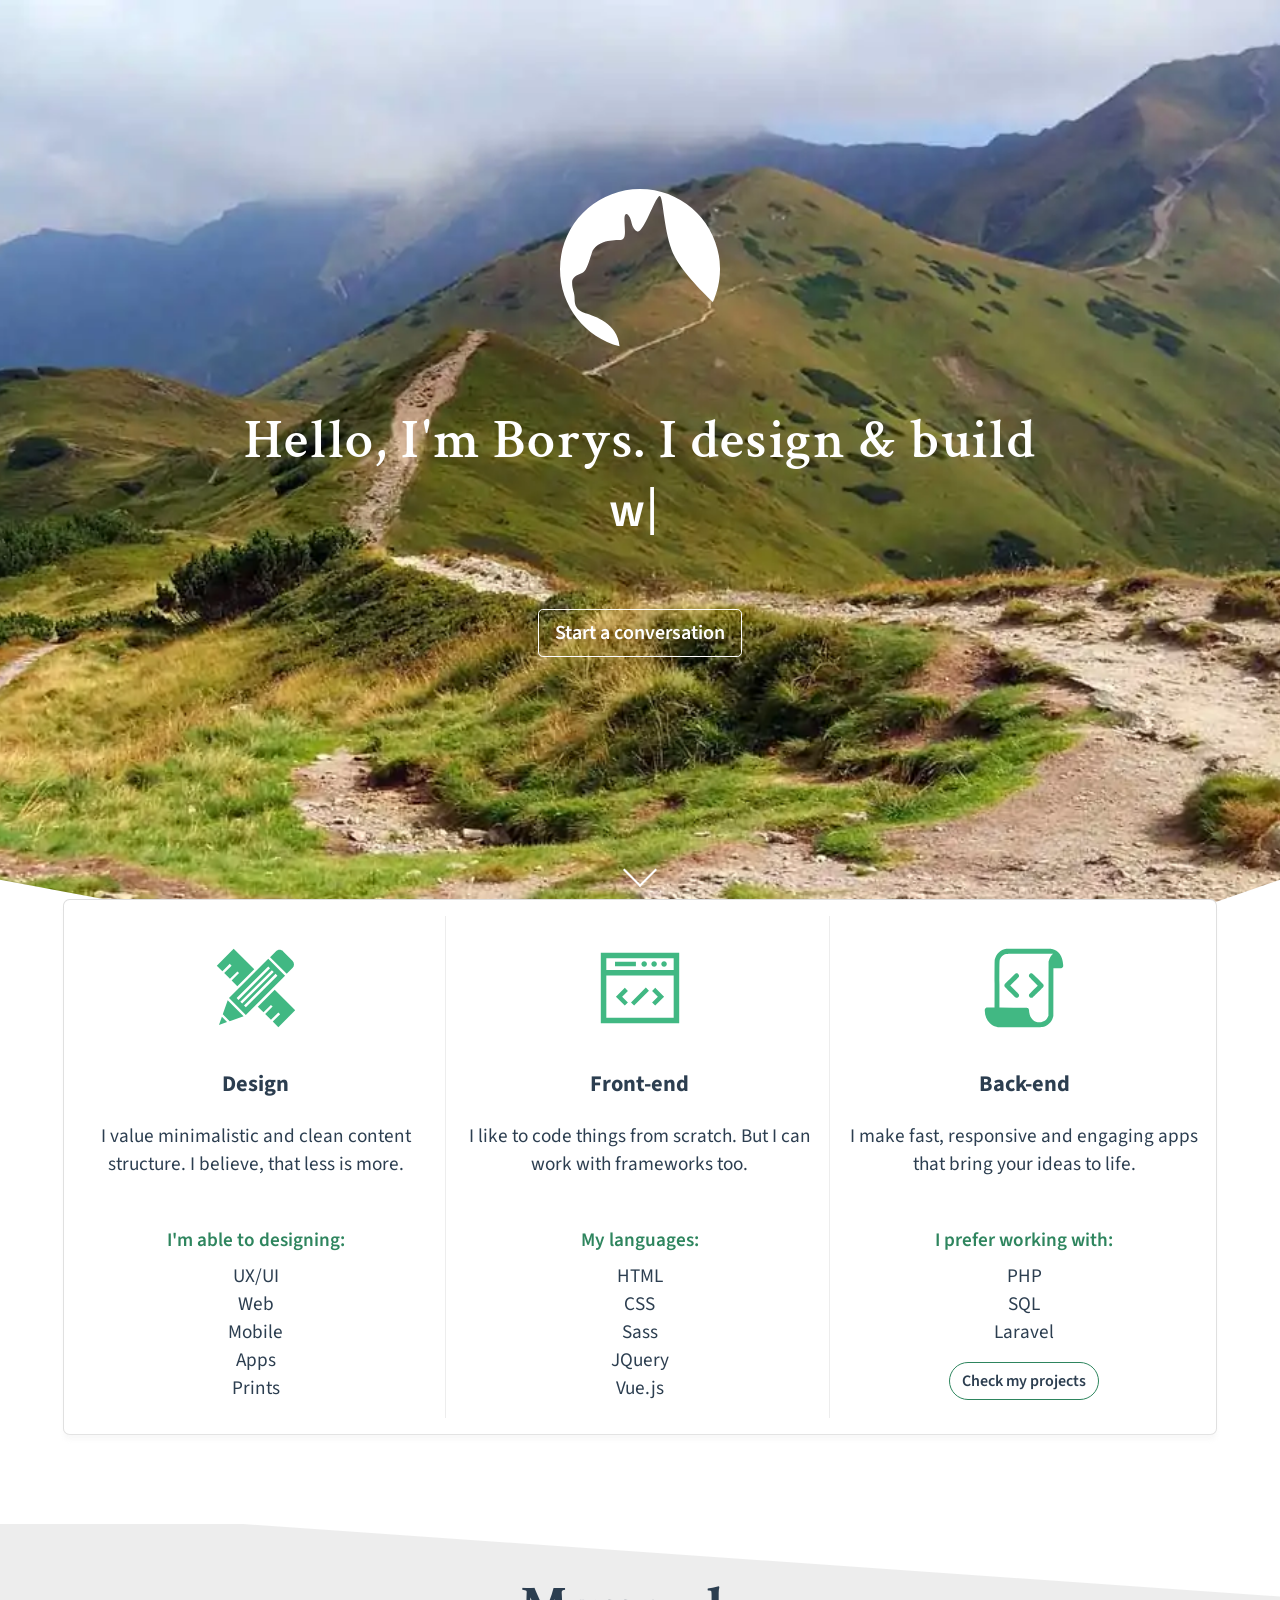
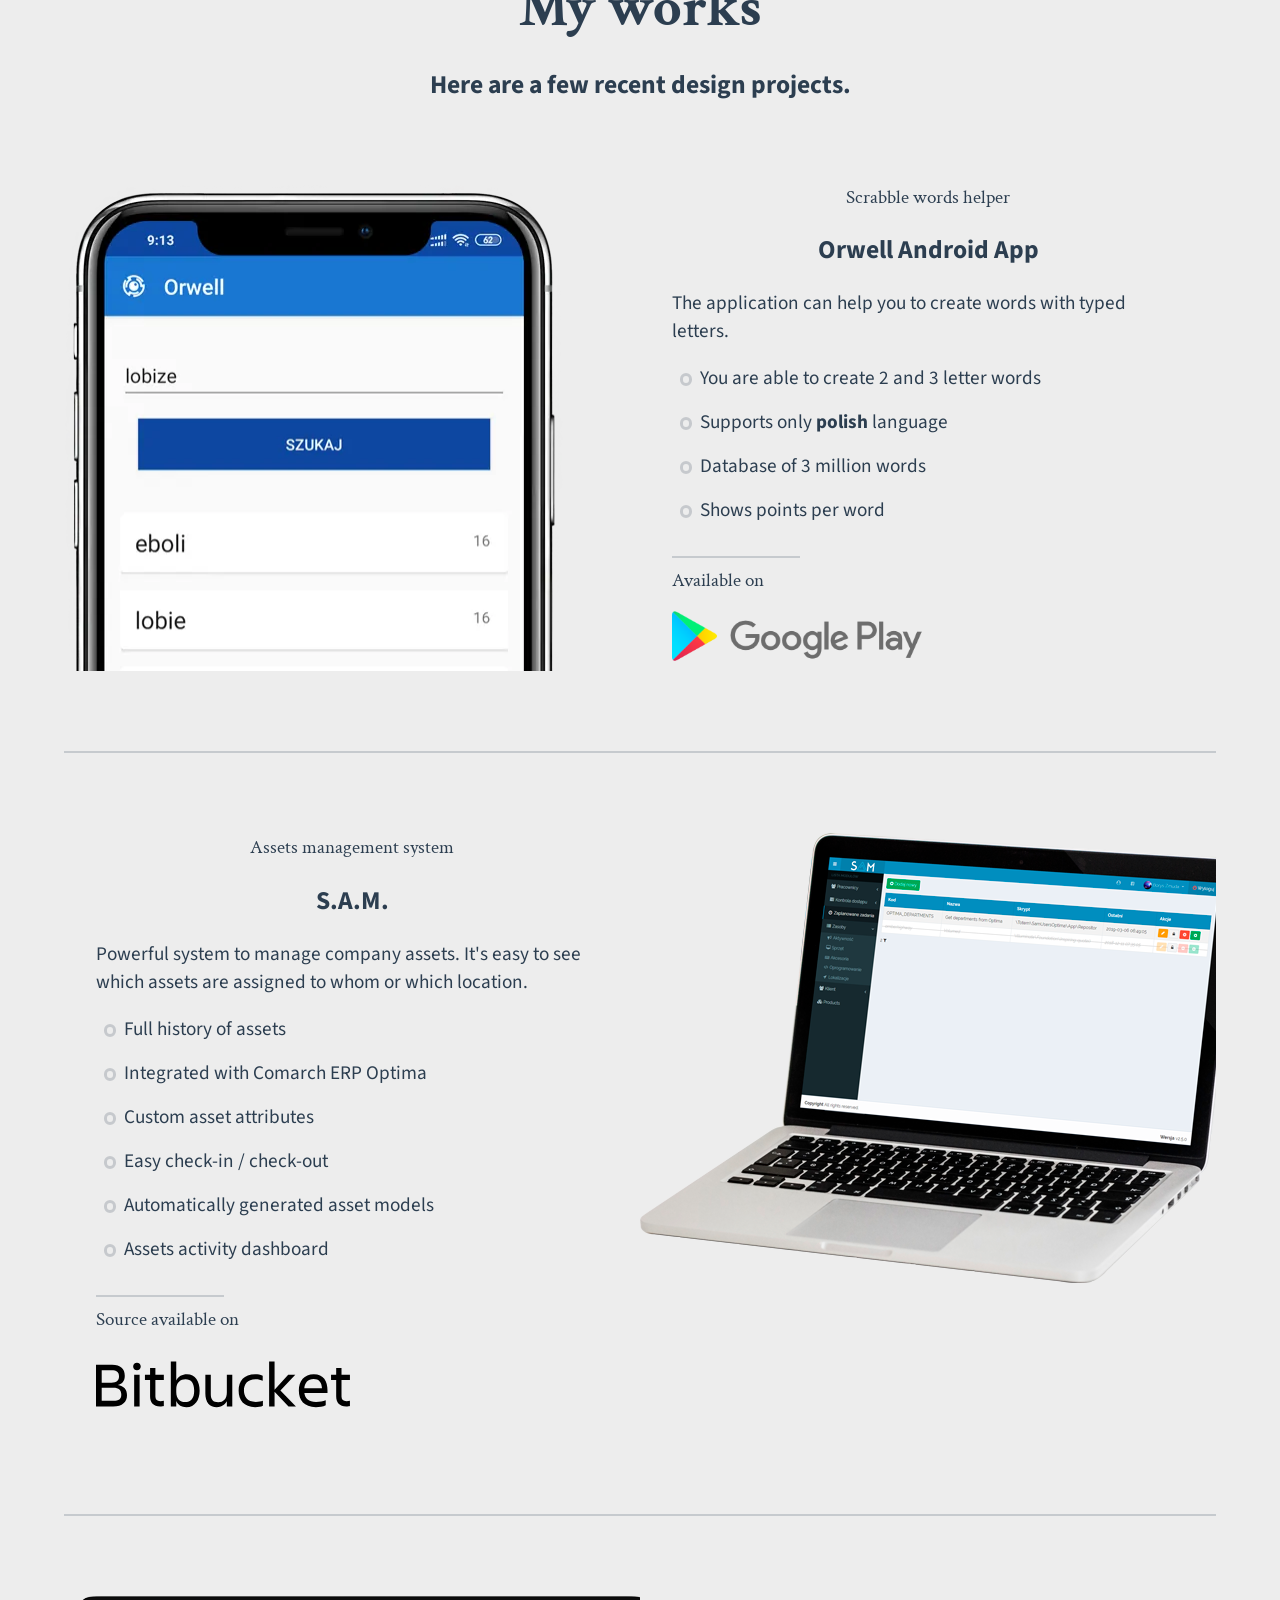
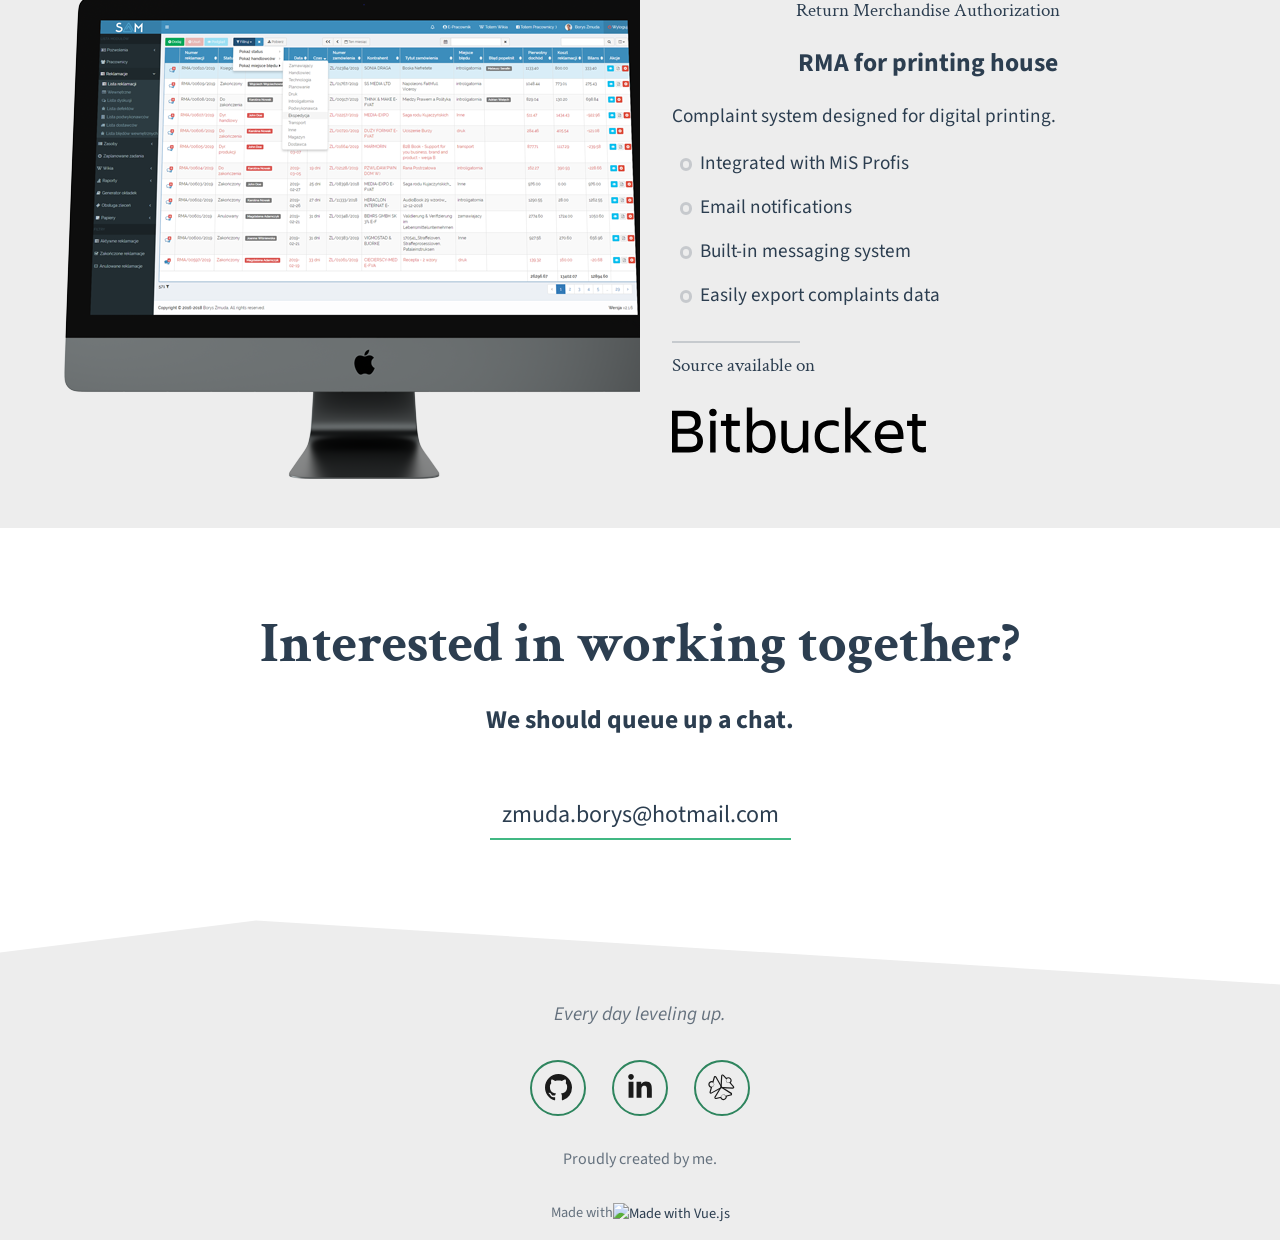
==== index.html @ 2f8734c5 "deploy" ====
<!DOCTYPE html><html lang=en><head><meta charset=utf-8><meta http-equiv=X-UA-Compatible content="IE=edge"><meta name=viewport content="width=device-width,initial-scale=1"><!--[if IE]><link rel="icon" href="/favicon.ico"><![endif]--><title>portfolio</title><link href=/css/app.9c2f3fb5.css rel=preload as=style><link href=/js/app.78372c20.js rel=preload as=script><link href=/js/chunk-vendors.fddb0243.js rel=preload as=script><link href=/css/app.9c2f3fb5.css rel=stylesheet><link rel=icon type=image/png sizes=32x32 href=/img/icons/favicon-32x32.png><link rel=icon type=image/png sizes=16x16 href=/img/icons/favicon-16x16.png><link rel=manifest href=/manifest.json><meta name=theme-color content=#4DBA87><meta name=apple-mobile-web-app-capable content=no><meta name=apple-mobile-web-app-status-bar-style content=default><meta name=apple-mobile-web-app-title content=portfolio><link rel=apple-touch-icon href=/img/icons/apple-touch-icon-152x152.png><link rel=mask-icon href=/img/icons/safari-pinned-tab.svg color=#4DBA87><meta name=msapplication-TileImage content=/img/icons/msapplication-icon-144x144.png><meta name=msapplication-TileColor content=#000000></head><body><noscript><strong>We're sorry but website doesn't work properly without JavaScript enabled. Please enable it to continue.</strong></noscript><div id=app></div><script src=/js/chunk-vendors.fddb0243.js></script><script src=/js/app.78372c20.js></script></body></html>
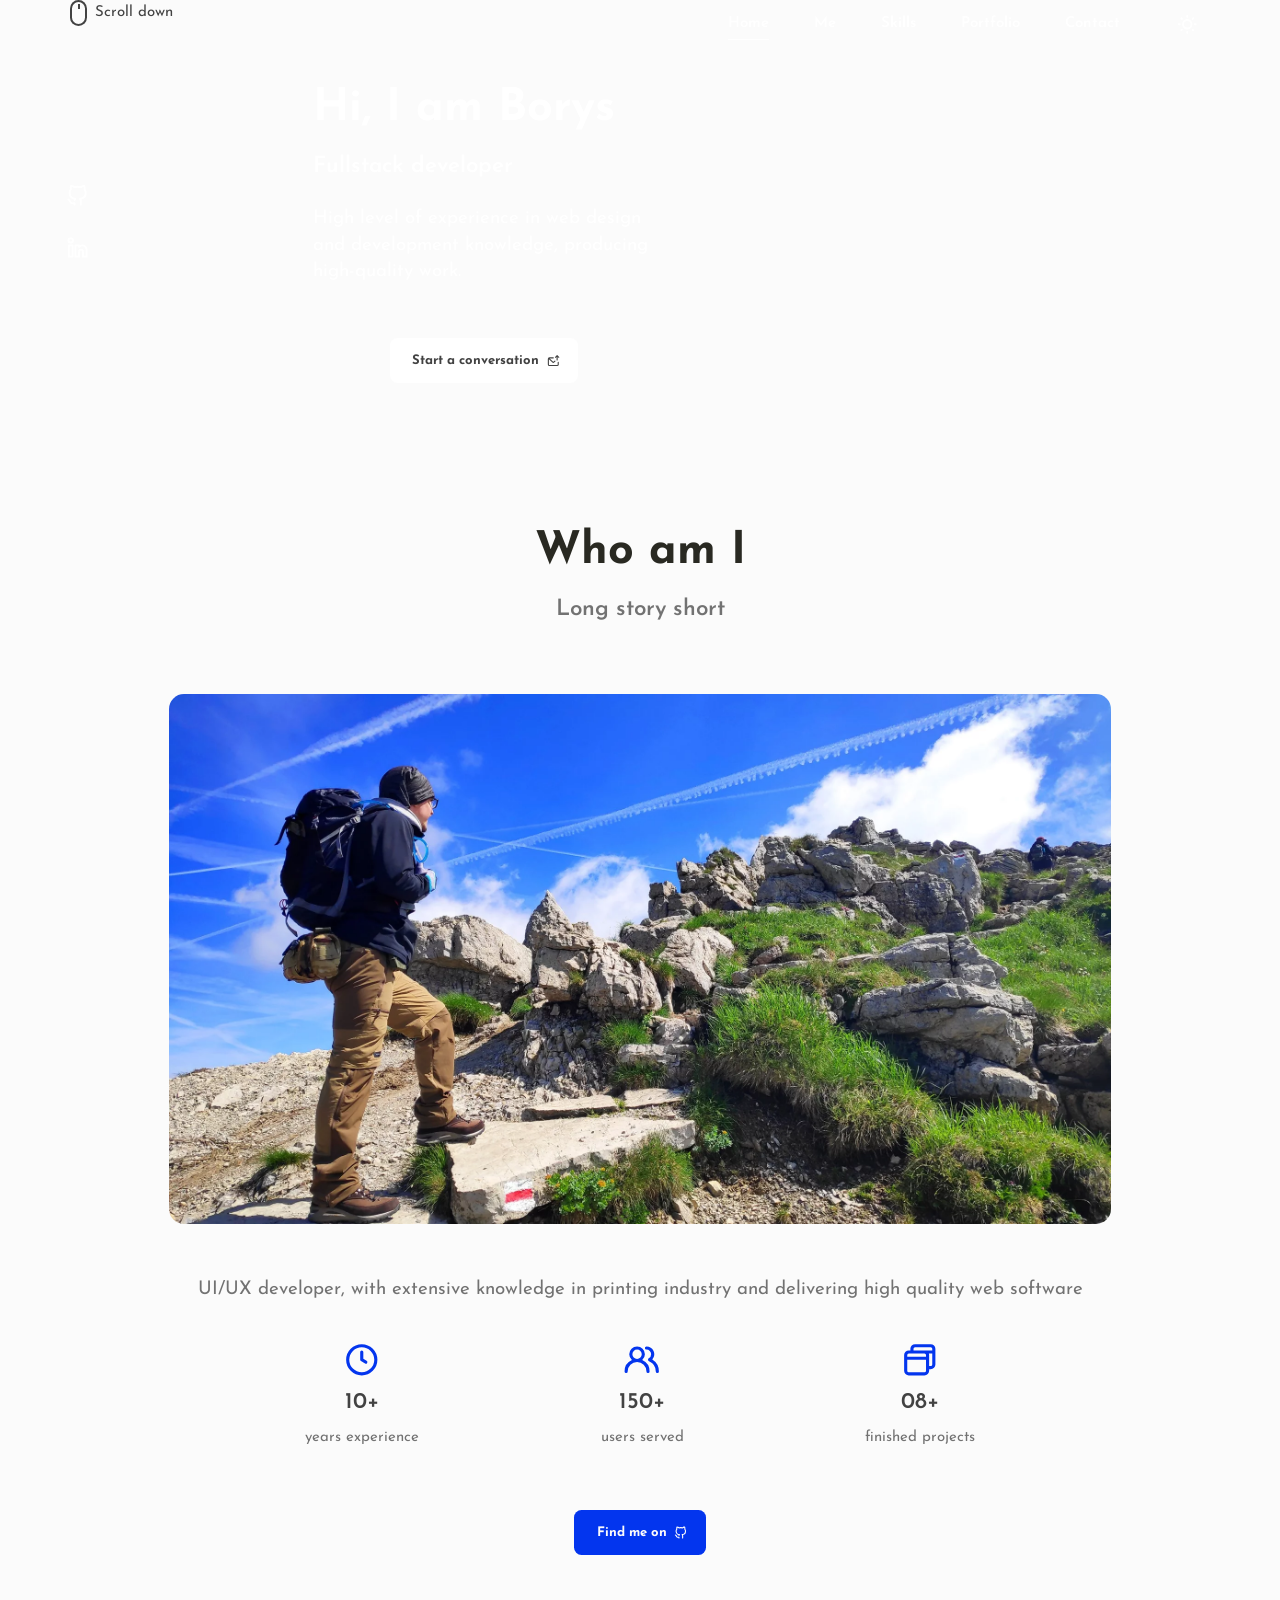
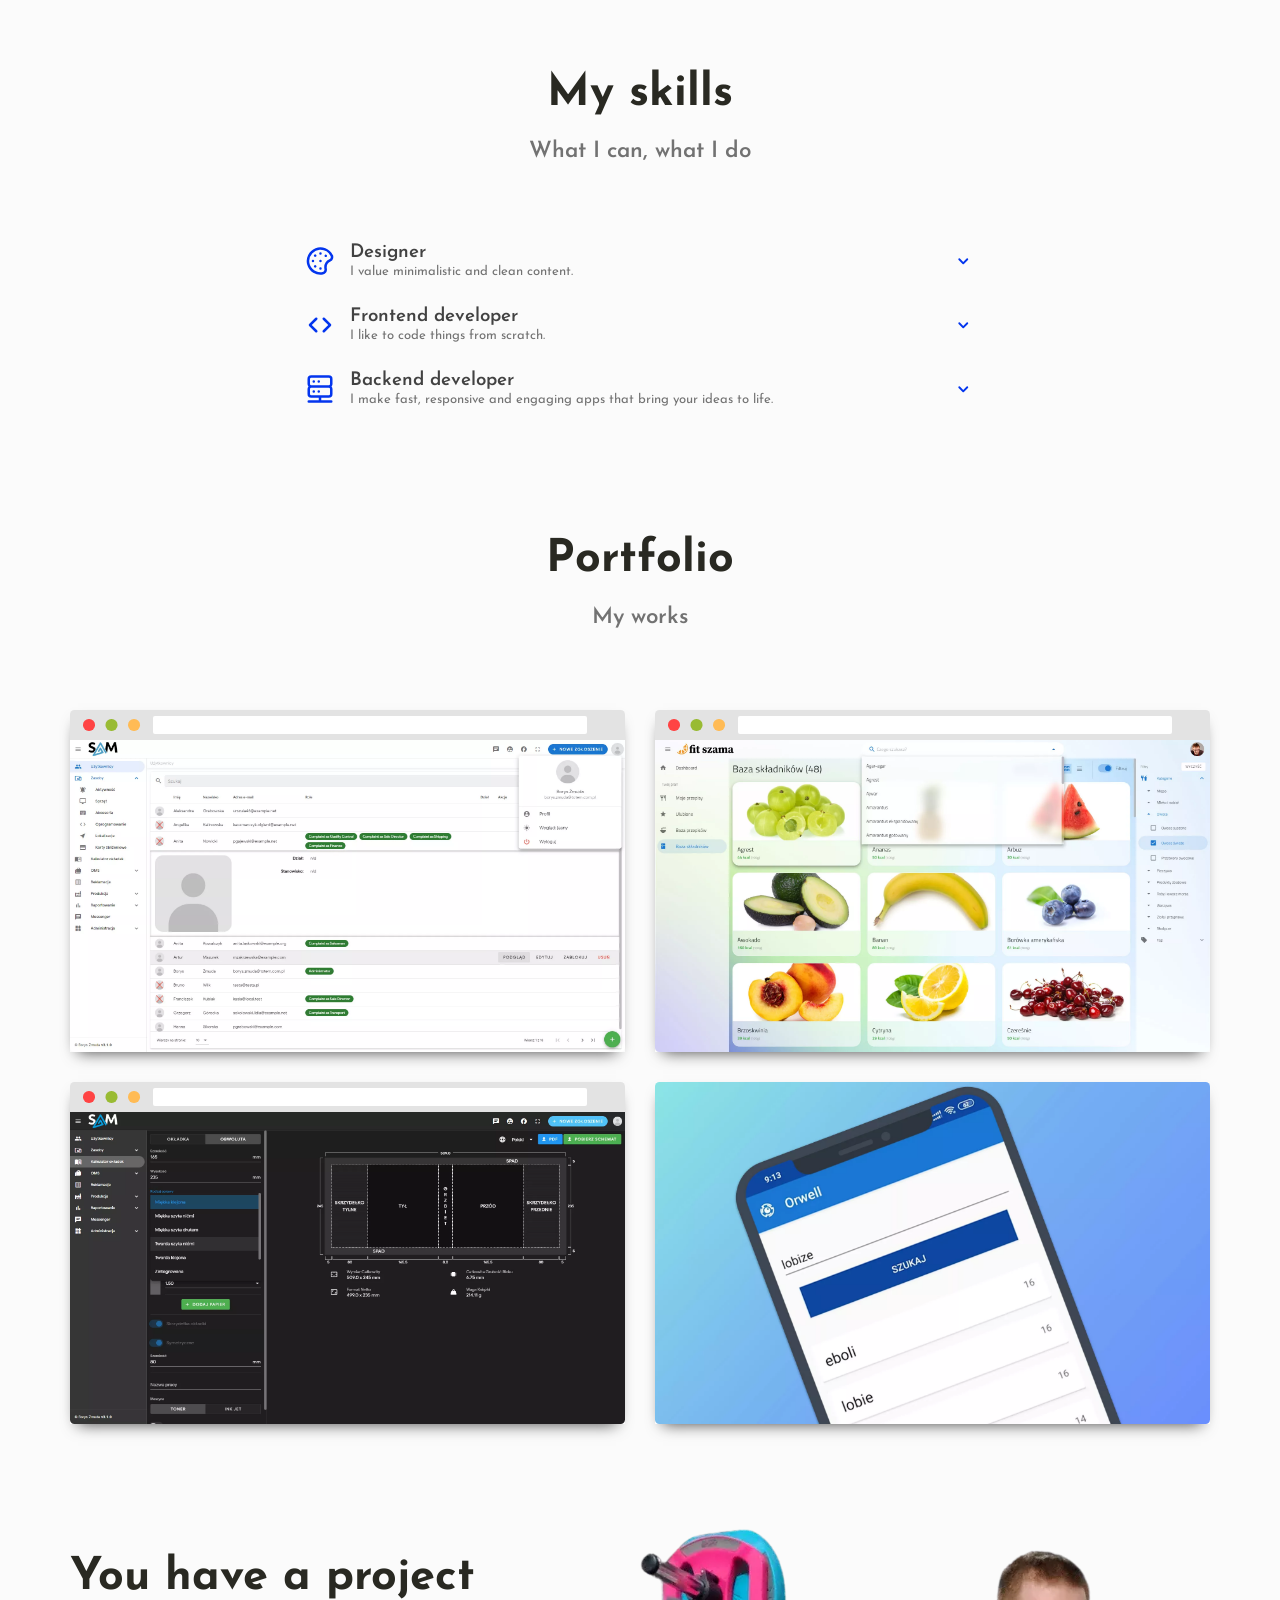
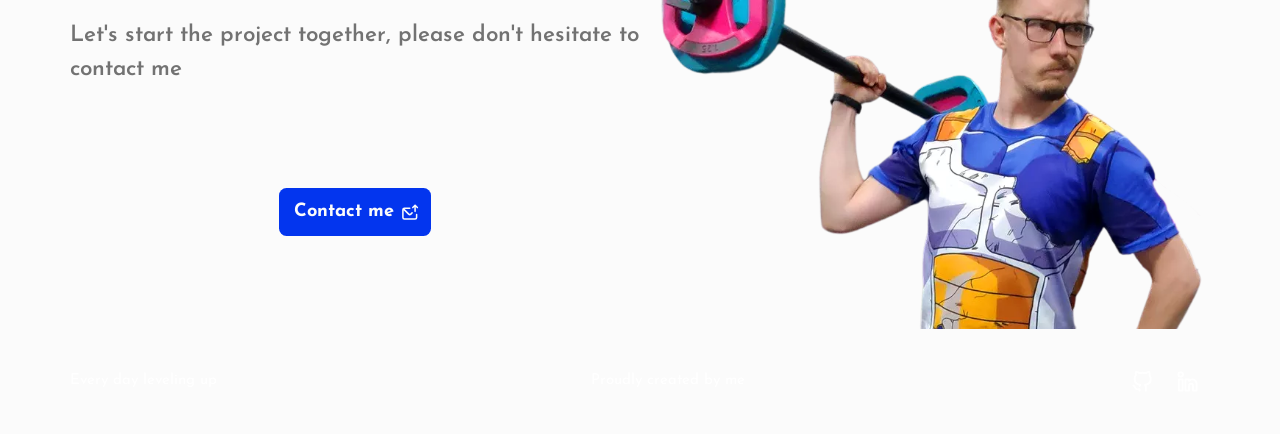
==== commit b5a45078: "deploy" ====
--- a/index.html
+++ b/index.html
@@ -1 +1,84 @@
-<!DOCTYPE html><html lang=en><head><meta charset=utf-8><meta http-equiv=X-UA-Compatible content="IE=edge"><meta name=viewport content="width=device-width,initial-scale=1"><!--[if IE]><link rel="icon" href="/favicon.ico"><![endif]--><title>portfolio</title><link href=/css/app.9c2f3fb5.css rel=preload as=style><link href=/js/app.78372c20.js rel=preload as=script><link href=/js/chunk-vendors.fddb0243.js rel=preload as=script><link href=/css/app.9c2f3fb5.css rel=stylesheet><link rel=icon type=image/png sizes=32x32 href=/img/icons/favicon-32x32.png><link rel=icon type=image/png sizes=16x16 href=/img/icons/favicon-16x16.png><link rel=manifest href=/manifest.json><meta name=theme-color content=#4DBA87><meta name=apple-mobile-web-app-capable content=no><meta name=apple-mobile-web-app-status-bar-style content=default><meta name=apple-mobile-web-app-title content=portfolio><link rel=apple-touch-icon href=/img/icons/apple-touch-icon-152x152.png><link rel=mask-icon href=/img/icons/safari-pinned-tab.svg color=#4DBA87><meta name=msapplication-TileImage content=/img/icons/msapplication-icon-144x144.png><meta name=msapplication-TileColor content=#000000></head><body><noscript><strong>We're sorry but website doesn't work properly without JavaScript enabled. Please enable it to continue.</strong></noscript><div id=app></div><script src=/js/chunk-vendors.fddb0243.js></script><script src=/js/app.78372c20.js></script></body></html>+<!doctype html>
+<html data-n-head-ssr lang="en" data-theme="light" data-n-head="%7B%22lang%22:%7B%22ssr%22:%22en%22%7D,%22data-theme%22:%7B%22ssr%22:%22light%22%7D%7D">
+  <head>
+    <title>Borys Żmuda | Full Stack Designer</title><meta data-n-head="ssr" charset="utf-8"><meta data-n-head="ssr" name="viewport" content="width=device-width,initial-scale=1"><meta data-n-head="ssr" data-hid="description" name="description" content="Less is the new more. Less complexity, more simple. Digital Design (UX/UI). Prototyping & Develop."><meta data-n-head="ssr" name="format-detection" content="telephone=no"><link data-n-head="ssr" rel="icon" type="image/x-icon" href="/favicon.ico"><link rel="preload" href="/_nuxt/5617094.js" as="script"><link rel="preload" href="/_nuxt/c2026c9.js" as="script"><link rel="preload" href="/_nuxt/1f4ad12.js" as="script"><link rel="preload" href="/_nuxt/61139f5.js" as="script"><link rel="preload" href="/_nuxt/e392599.js" as="script"><link rel="preload" href="/_nuxt/930f6cd.js" as="script"><style data-vue-ssr-id="49d91b13:0 49d91b13:1 fa7ff0ca:0">@import url(https://fonts.googleapis.com/css2?family=Josefin+Sans:wght@400;600;700&display=swap);.btn{display:-webkit-inline-box;display:-ms-inline-flexbox;display:inline-flex;-webkit-box-align:center;-ms-flex-align:center;align-items:center;-webkit-box-flex:0;-ms-flex:0 0 auto;flex:0 0 auto;font-weight:500;border-radius:.5rem;-webkit-box-pack:center;-ms-flex-pack:center;justify-content:center;-ms-flex-item-align:center;align-self:center;vertical-align:middle;white-space:nowrap;cursor:pointer;font-size:.875rem;color:#424242;color:var(--text-color);position:relative;text-decoration:none;-webkit-transition-duration:.28s;transition-duration:.28s;-webkit-transition-property:color,opacity,-webkit-box-shadow,-webkit-transform;transition-property:color,opacity,-webkit-box-shadow,-webkit-transform;transition-property:box-shadow,color,transform,opacity;transition-property:box-shadow,color,transform,opacity,-webkit-box-shadow,-webkit-transform;-webkit-user-select:none;-moz-user-select:none;-ms-user-select:none;user-select:none;background-color:transparent;border-style:none}.btn,.btn:focus{outline:0}.btn:before{content:"";position:absolute;top:0;right:0;bottom:0;left:0;opacity:0;color:inherit;background-color:currentColor;border-radius:inherit;pointer-events:none;-webkit-transition:opacity .2s;transition:opacity .2s}.btn:hover:before{opacity:.08}.btn--rounded{border-radius:1rem}.btn.btn--default{height:2.3rem;min-width:4rem;padding:0 1rem;font-size:.875012rem}.btn.btn--large{height:2.75rem;min-width:5rem;padding:0 1rem;font-size:1.04621rem}.btn.btn--x-large{height:3.2rem;min-width:6rem;padding:0 1rem;font-size:1.217408rem}.btn.btn--primary{background-color:#0335ee;background-color:var(--primary-color);color:#fbfbfb;color:var(--bg-color);font-weight:700}.btn.ui-svg-inline{height:1.25rem;width:1.25rem}.btn.btn--icon .ui-svg-inline{height:1.5rem;width:1.5rem}.btn.btn--fixed{position:fixed;z-index:10}.btn.btn--fixed.btn--top{top:1rem}.btn.btn--fixed.btn--right{right:1rem}.btn.btn--fixed.btn--bottom{bottom:1rem}.btn.btn--fixed.btn--left{left:1rem}.btn.btn--block{-ms-flex-item-align:unset;align-self:unset}.btn.btn--disabled{pointer-events:none}.btn.btn--icon{height:3rem;min-width:3rem;padding:0;border-radius:50%}.btn.btn--outlined{border:thin solid}.btn .btn--wrapper{-webkit-box-align:center;-ms-flex-align:center;align-items:center;color:inherit;display:-webkit-box;display:-ms-flexbox;display:flex;-webkit-box-flex:1;-ms-flex:1 0 auto;flex:1 0 auto;-webkit-box-pack:inherit;-ms-flex-pack:inherit;justify-content:inherit;line-height:normal;position:relative;-webkit-transition:inherit;transition:inherit;-webkit-transition-property:opacity;transition-property:opacity}.btn .ui-svg-inline.ui-svg--left{margin-left:-.25rem;margin-right:.5rem}.btn .ui-svg-inline.ui-svg--right{margin-left:.5rem;margin-right:-.25rem}.list{max-width:100%}.list-group--header{cursor:pointer}.list-group--header:hover:before{opacity:.04}.list-group--items{-webkit-box-flex:1;-ms-flex:1 1 auto;flex:1 1 auto;overflow:hidden;-webkit-transition:.5s ease-out;transition:.5s ease-out}.list-group--items>.list-item{padding-left:64px}.list-item{display:-webkit-box;display:-ms-flexbox;display:flex;-webkit-box-align:center;-ms-flex-align:center;align-items:center;-webkit-box-flex:1;-ms-flex:1 1 100%;flex:1 1 100%;width:100%;min-height:64px;position:relative;padding:0 1rem}.list-item:before{content:"";position:absolute;background-color:currentColor;top:0;right:0;bottom:0;left:0;opacity:0;pointer-events:none;-webkit-transition:.3s cubic-bezier(.25,.8,.5,1);transition:.3s cubic-bezier(.25,.8,.5,1)}.list-item--icon{display:-webkit-inline-box;display:-ms-inline-flexbox;display:inline-flex;margin-right:1rem;color:#0335ee;color:var(--primary-color)}.list-item--icon>svg{height:2rem;width:2rem}.list-item--content{display:-webkit-inline-box;display:-ms-inline-flexbox;display:inline-flex;-webkit-box-flex:1;-ms-flex:1 1;flex:1 1;-ms-flex-wrap:wrap;flex-wrap:wrap;overflow:hidden}.list-item--subtitle,.list-item--title{line-height:1.2;-webkit-box-flex:1;-ms-flex:1 1 100%;flex:1 1 100%;overflow:hidden;text-overflow:ellipsis;white-space:nowrap}.list-item--title{display:-webkit-box;display:-ms-flexbox;display:flex;-webkit-box-align:center;-ms-flex-align:center;align-items:center;-webkit-box-pack:justify;-ms-flex-pack:justify;justify-content:space-between;font-size:1.25rem;font-weight:600;color:#424242;color:var(--text-color)}.list-item--title :first-child{font-size:1rem}.list-item--subtitle{font-size:.875rem;color:#727272;color:var(--text-secondary-color)}.list-item--action{display:-webkit-inline-box;display:-ms-inline-flexbox;display:inline-flex;-webkit-box-pack:end;-ms-flex-pack:end;justify-content:flex-end;margin-left:1rem;color:#0335ee;color:var(--primary-color)}.list-item--action>svg{height:1.5rem;width:1.5rem;-webkit-transition:.5s;transition:.5s}.list-group--active .list-item--action>svg{-webkit-transform:rotate(180deg);transform:rotate(180deg)}.progressbar{display:-webkit-box;display:-ms-flexbox;display:flex;background:0 0;overflow:hidden;-webkit-transition:.2s;transition:.2s;width:100%}.progressbar .progressbar--background,.progressbar .progressbar--buffer{height:inherit;-webkit-transition:inherit;transition:inherit;background-color:#536390;background-color:var(--secondary-color)}.progressbar.progressbar--rounded{border-radius:1rem}.progressbar.progressbar--rounded .progressbar--background{border-radius:0 1rem 1rem 0}.progressbar.progressbar--rounded .progressbar--buffer{border-radius:1rem 0 0 1rem}.slider-item{padding:1rem;-webkit-box-flex:0;-ms-flex:0 0 100%;flex:0 0 100%;width:100%}.slider-item__wrapper{height:100%;-webkit-box-shadow:0 .5rem 1rem -.5rem #424242;box-shadow:0 .5rem 1rem -.5rem #424242}.slider-item__wrapper,.slider-item__wrapper figure{display:-webkit-box;display:-ms-flexbox;display:flex;position:relative}.slider-item__wrapper figure{overflow:hidden;background-color:#424242;border-radius:.3rem}.slider-item__wrapper figure img{-o-object-fit:cover;object-fit:cover;-webkit-transition:opacity .35s,-webkit-transform .35s;transition:opacity .35s,-webkit-transform .35s;transition:opacity .35s,transform .35s;transition:opacity .35s,transform .35s,-webkit-transform .35s}.slider-item__wrapper figure figcaption{position:absolute;width:100%;height:100%;padding:2rem;color:#fff;text-transform:uppercase;font-size:1.25rem;display:-webkit-box;display:-ms-flexbox;display:flex;-webkit-box-align:end;-ms-flex-align:end;align-items:flex-end;-webkit-box-pack:end;-ms-flex-pack:end;justify-content:flex-end}.slider-item__wrapper figure figcaption:before{position:absolute;width:100%;height:100%;background:hsla(0,0%,100%,.5);content:"";-webkit-transition:-webkit-transform .6s;transition:-webkit-transform .6s;transition:transform .6s;transition:transform .6s,-webkit-transform .6s;-webkit-transform:scale3d(2,2,1) rotate(45deg) translate3d(0,-100%,0);transform:scale3d(2,2,1) rotate(45deg) translate3d(0,-100%,0)}.slider-item__wrapper figure div{padding:0 1rem;max-width:50%;border-right:4px solid #fff;text-align:right;opacity:0;-webkit-transition:opacity .35s;transition:opacity .35s}.slider-item__wrapper.slider-item__caption:hover img{opacity:.5;-webkit-transform:scale3d(1.05,1.05,1);transform:scale3d(1.05,1.05,1)}.slider-item__wrapper.slider-item__caption:hover figcaption:before{-webkit-transform:scale3d(2,2,1) rotate(45deg) translate3d(0,100%,0);transform:scale3d(2,2,1) rotate(45deg) translate3d(0,100%,0)}.slider-item__wrapper.slider-item__caption:hover div{opacity:1;-webkit-transition-delay:.1s;transition-delay:.1s}.slider-item__wrapper.slider-item__web{position:relative;border-top:2rem solid #e3e3e3;border-top-left-radius:.3rem;border-top-right-radius:.3rem}.slider-item__wrapper.slider-item__web:before{display:block;position:absolute;content:"";top:-1.25rem;left:1rem;width:.5rem;height:.5rem;border-radius:50%;background-color:#f44;-webkit-box-shadow:0 0 0 2px #f44,1.5rem 0 0 2px #9b3,3rem 0 0 2px #fb5;box-shadow:0 0 0 2px #f44,1.5rem 0 0 2px #9b3,3rem 0 0 2px #fb5}.slider-item__wrapper.slider-item__web:after{display:block;position:absolute;content:"";top:-1.6rem;left:5.5rem;width:calc(100% - 8rem);height:1.2rem;border-radius:2px;background-color:#fff}.slider-item__wrapper.slider-item__web figure{border-top-left-radius:0;border-top-right-radius:0}.slider-item__wrapper.slider-item__link{cursor:pointer}.btn.btn--back-to-top{background-color:#fbfbfb;background-color:var(--bg-color);border-width:medium;margin-bottom:3.5rem}.btn.btn--back-to-top-fade-enter-active,.btn.btn--back-to-top-fade-leave-active{-webkit-transition:opacity .7s;transition:opacity .7s}.btn.btn--back-to-top-fade-enter,.btn.btn--back-to-top-fade-leave-to{opacity:0}.btn.btn--back-to-top:hover{-webkit-transform:scale(1.1);transform:scale(1.1);-webkit-box-shadow:0 .5rem 1rem -.5rem #424242;box-shadow:0 .5rem 1rem -.5rem #424242;-webkit-box-shadow:0 .5rem 1rem -.5rem var(--text-color);box-shadow:0 .5rem 1rem -.5rem var(--text-color)}.btn.btn--back-to-top.btn--icon .ui-svg-inline{width:3rem;height:3rem}@media screen and (min-width:1264px){.btn.btn--back-to-top{margin-bottom:0}}.section{padding:2rem 0 4rem}.container{position:relative;width:100%;margin-left:auto;margin-right:auto;padding:0 1.5rem}@media screen and (min-width:960px){.container{max-width:900px}}@media screen and (min-width:1264px){.container{max-width:1185px}}.container>h1,.container>h2{text-align:center}.container--cover{position:absolute;top:0}.container--cover,.container--cover>svg{width:100%;height:100%}#home{position:relative;padding-top:4rem}#home .container{display:-webkit-box;display:-ms-flexbox;display:flex;-webkit-box-align:center;-ms-flex-align:center;align-items:center;-webkit-box-pack:center;-ms-flex-pack:center;justify-content:center;-ms-flex-wrap:wrap;flex-wrap:wrap;position:relative}#home .container--cover{height:50%}#home .home--social{margin-left:-1rem}#home .home--social>li:not(:last-child){margin-bottom:.5rem}#home .home--content{display:-webkit-box;display:-ms-flexbox;display:flex;-webkit-box-orient:vertical;-webkit-box-direction:normal;-ms-flex-direction:column;flex-direction:column;margin-top:6rem}#home .home--content .btn{margin-top:3rem;padding:1.5rem}#home .home--image{display:-webkit-box;display:-ms-flexbox;display:flex;-webkit-box-flex:1;-ms-flex:1 0 80%;flex:1 0 80%;-webkit-box-pack:center;-ms-flex-pack:center;justify-content:center}#home .home--image>svg{max-width:250px}#home .home--image>svg image{width:100%}@media screen and (max-width:959px){#home .home--scroller{display:none}}@media screen and (min-width:600px){#home .home--content{-ms-flex-preferred-size:65%;flex-basis:65%}}@media screen and (min-width:960px){#home{margin-bottom:2rem}#home .container{-webkit-box-pack:justify;-ms-flex-pack:justify;justify-content:space-between}#home .home--content{-webkit-box-ordinal-group:2;-ms-flex-order:1;order:1;-ms-flex-preferred-size:45%;flex-basis:45%;margin-top:0}#home .home--content h1,#home .home--content h2,#home .home--content h3{color:#fff}#home .home--content .btn{background-color:#fff;color:#424242}#home .home--image{-webkit-box-ordinal-group:3;-ms-flex-order:2;order:2;-webkit-box-flex:0;-ms-flex:0 1 30%;flex:0 1 30%}#home .home--image>svg{max-width:300px}#home .home--scroller{display:-webkit-box;display:-ms-flexbox;display:flex;-webkit-box-orient:horizontal;-webkit-box-direction:normal;-ms-flex-direction:row;flex-direction:row;-webkit-box-align:center;-ms-flex-align:center;align-items:center}#home .container--cover{height:100%}}@media screen and (min-width:1264px){#home .home--content{-ms-flex-preferred-size:30%;flex-basis:30%}}#home .icon-scroll{display:inline-block;position:relative;height:1.75rem;width:1.15rem;-webkit-box-shadow:inset 0 0 0 2px currentColor;box-shadow:inset 0 0 0 2px currentColor;border-radius:1.75rem;margin-right:.5rem}#home .icon-scroll:before{content:"";width:2px;height:5px;position:absolute;background:currentColor;top:4px;left:.5rem;-webkit-animation-duration:1.5s;animation-duration:1.5s;-webkit-animation-iteration-count:infinite;animation-iteration-count:infinite;-webkit-animation-name:icon-scroll;animation-name:icon-scroll}@-webkit-keyframes icon-scroll{0%{opacity:1}to{opacity:0;-webkit-transform:translateY(1rem);transform:translateY(1rem)}}@keyframes icon-scroll{0%{opacity:1}to{opacity:0;-webkit-transform:translateY(1rem);transform:translateY(1rem)}}#me .me-content{-webkit-box-pack:center;-ms-flex-pack:center;justify-content:center;-webkit-box-align:center;-ms-flex-align:center;align-items:center}#me .me-content,#me .me-content .me-content--wrapper{display:-webkit-box;display:-ms-flexbox;display:flex;-webkit-box-orient:vertical;-webkit-box-direction:normal;-ms-flex-direction:column;flex-direction:column}#me .me-content .me-content--wrapper{width:80%}#me .me--image{margin:4rem -1rem 1rem}#me h3{margin-top:2rem;-ms-flex-item-align:center;align-self:center}#me .me-info{-ms-flex-pack:distribute;justify-content:space-around;margin:2rem}#me .me-info,#me .me-info li{display:-webkit-box;display:-ms-flexbox;display:flex}#me .me-info li{-webkit-box-orient:vertical;-webkit-box-direction:normal;-ms-flex-direction:column;flex-direction:column;-webkit-box-align:center;-ms-flex-align:center;align-items:center;margin:0 2rem;-webkit-transition:.5s;transition:.5s}#me .me-info li:hover{-webkit-transform:scale(1.2);transform:scale(1.2)}#me .me-info li svg{width:2.5rem;height:2.5rem;fill:#0335ee;fill:var(--primary-color)}#me .me-info li .me-info--title{font-size:1.5rem;font-weight:600;color:#424242;color:var(--text-color);margin:.5rem 0}#me .me-info li .me-info--subtitle{text-align:center;color:#727272;color:var(--text-secondary-color)}#me .btn{margin-top:2rem;padding:1.5rem}.skills-content{display:-webkit-box;display:-ms-flexbox;display:flex;-webkit-box-pack:center;-ms-flex-pack:center;justify-content:center;-webkit-box-align:center;-ms-flex-align:center;align-items:center;margin-top:4rem}.skills-content .progressbar{margin-top:4px}.slider{display:-webkit-box;display:-ms-flexbox;display:flex;-ms-flex-wrap:wrap;flex-wrap:wrap;-webkit-box-flex:1;-ms-flex:1 1 auto;flex:1 1 auto;-webkit-box-pack:justify;-ms-flex-pack:justify;justify-content:space-between;margin-left:-1rem;margin-right:-1rem;margin-top:4rem}@media screen and (min-width:960px){.slider .slider-item{max-width:50%;-ms-flex-preferred-size:50%;flex-basis:50%}}#contact{padding-bottom:0}#contact .container{-webkit-box-orient:horizontal;-ms-flex-direction:row;flex-direction:row;height:400px;-ms-flex-wrap:nowrap;flex-wrap:nowrap}#contact .contact--testimonial,#contact .container{display:-webkit-box;display:-ms-flexbox;display:flex;-webkit-box-direction:normal}#contact .contact--testimonial{-webkit-box-orient:vertical;-ms-flex-direction:column;flex-direction:column;-webkit-box-pack:justify;-ms-flex-pack:justify;justify-content:space-between;z-index:2;max-width:80%}#contact .contact--image{max-width:50%;-webkit-box-flex:1;-ms-flex:1 0 50%;flex:1 0 50%;background-image:url(/_nuxt/img/81913527_3063595146994674_7914289545749725184g.f44ea6a.webp);background-size:cover;position:absolute;top:0;width:100%;height:100%;right:0}@media screen and (min-width:600px){#contact .contact--testimonial{max-width:50%;-webkit-box-flex:1;-ms-flex:1 0 50%;flex:1 0 50%}#contact .contact--image{position:relative}}#contact .switch-to-text{position:relative;display:-webkit-box;display:-ms-flexbox;display:flex;-webkit-box-pack:center;-ms-flex-pack:center;justify-content:center;-webkit-box-align:center;-ms-flex-align:center;align-items:center;-ms-flex-item-align:center;align-self:center;-webkit-transition:-webkit-transform .8s;transition:-webkit-transform .8s;transition:transform .8s;transition:transform .8s,-webkit-transform .8s;-webkit-transform-style:preserve-3d;transform-style:preserve-3d}#contact .switch-to-text.active{-webkit-transform:rotateY(180deg);transform:rotateY(180deg)}#contact .switch-to-text.active .btn{pointer-events:none}#contact .switch-to-text .btn{-webkit-backface-visibility:hidden;backface-visibility:hidden}#contact .switch-to-text>strong{position:absolute;height:100%;-webkit-box-pack:center;-ms-flex-pack:center;justify-content:center;-webkit-backface-visibility:hidden;backface-visibility:hidden;-webkit-transform:rotateY(180deg);transform:rotateY(180deg)}#contact .switch-to-text>strong,.preview{display:-webkit-box;display:-ms-flexbox;display:flex;-webkit-box-orient:vertical;-webkit-box-direction:normal;-ms-flex-direction:column;flex-direction:column}.preview{-ms-flex-pack:distribute;justify-content:space-around;-webkit-box-align:center;-ms-flex-align:center;align-items:center;padding-top:3.5rem}.preview>div{display:-webkit-box;display:-ms-flexbox;display:flex;-ms-flex-preferred-size:100%;flex-basis:100%;-webkit-box-orient:vertical;-webkit-box-direction:normal;-ms-flex-direction:column;flex-direction:column;-webkit-box-pack:center;-ms-flex-pack:center;justify-content:center}.preview .preview--description{padding:0 3.5rem}.preview .btn{margin-top:3.5rem}@media screen and (min-width:960px){.preview{-webkit-box-orient:horizontal;-webkit-box-direction:normal;-ms-flex-direction:row;flex-direction:row}.preview>div{-ms-flex-preferred-size:40%;flex-basis:40%}.preview .preview--description{padding:0}}header{position:fixed;bottom:0;left:0;width:100%;-webkit-transition-property:background-color,-webkit-box-shadow;transition-property:background-color,-webkit-box-shadow;transition-property:background-color,box-shadow;transition-property:background-color,box-shadow,-webkit-box-shadow;-webkit-transition-duration:.5s;transition-duration:.5s;z-index:100;height:3.5rem}header,header.elevate{background-color:#fbfbfb;background-color:var(--bg-color)}header.elevate{-webkit-box-shadow:0 0 10px 0 rgba(0,0,0,.2);box-shadow:0 0 10px 0 rgba(0,0,0,.2)}header.header{display:-webkit-box;display:-ms-flexbox;display:flex;-webkit-box-align:center;-ms-flex-align:center;align-items:center;-webkit-box-pack:justify;-ms-flex-pack:justify;justify-content:space-between;bottom:unset;top:0}header.header .header--title{font-size:1.5rem;font-weight:700;margin:0 auto 0 1rem;color:#292922;color:var(--heading-color)}header nav{display:-webkit-box;display:-ms-flexbox;display:flex;-webkit-box-pack:justify;-ms-flex-pack:justify;justify-content:space-between;-webkit-box-align:center;-ms-flex-align:center;align-items:center}header nav .theme--toggle{overflow:hidden}header nav .theme--toggle.animation svg{-webkit-transform:translateY(3rem);transform:translateY(3rem)}header nav .theme--toggle svg{-webkit-transition:.8s;transition:.8s;-webkit-transform:translateY(0);transform:translateY(0)}header nav .nav-drawer--active svg{fill:#0335ee;fill:var(--primary-color)}header .nav-list{display:-webkit-inline-box;display:-ms-inline-flexbox;display:inline-flex;-ms-flex-wrap:wrap;flex-wrap:wrap;width:100%}header .nav-list .nav-item{margin:0 1.5rem}header .nav-list .nav-item,header .nav-list .nav-item .nav-link{display:-webkit-box;display:-ms-flexbox;display:flex;-webkit-box-pack:center;-ms-flex-pack:center;justify-content:center}header .nav-list .nav-item .nav-link{-webkit-box-align:center;-ms-flex-align:center;align-items:center;-webkit-box-orient:vertical;-webkit-box-direction:normal;-ms-flex-direction:column;flex-direction:column;width:3rem;height:3rem;color:#424242;color:var(--text-color);font-weight:600;-webkit-transition:.5s;transition:.5s}header .nav-list .nav-item .nav-link.nav-link--active,header .nav-list .nav-item .nav-link:hover{color:#0335ee;color:var(--primary-color)}header .nav-list .nav-item .nav-link>svg{width:1.5rem;height:1.5rem;margin-bottom:.3rem}header .nav-logo{display:none}header .nav-logo svg{width:2.25rem;height:2.25rem}@media screen and (max-width:1263px){header nav:before{content:"";position:absolute;border-top:1px solid transparent;top:0;left:0;width:100%;height:100%;-webkit-transition:border-top-color .5s;transition:border-top-color .5s}header .nav-menu--open,header nav:before{background-color:#fbfbfb;background-color:var(--bg-color)}header .nav-menu--open:before{border-top-color:rgba(0,0,0,.2)}header .nav-menu--open .nav-menu{bottom:3.5rem}header .nav-menu{position:fixed;bottom:-100%;left:0;width:100%;background-color:#fbfbfb;background-color:var(--bg-color);padding:1.5rem;-webkit-box-shadow:0 -4px 10px 0 rgba(0,0,0,.2);box-shadow:0 -4px 10px 0 rgba(0,0,0,.2);border-radius:1.5rem 1.5rem 0 0;-webkit-transition:.5s;transition:.5s;z-index:-1}header .nav-menu:before{content:"";position:absolute;width:3.5rem;height:4px;border-radius:4px;top:-8px;-webkit-box-shadow:0 0 10px 0 rgba(0,0,0,.2);box-shadow:0 0 10px 0 rgba(0,0,0,.2);left:calc(50% - 1.75rem);background:#fbfbfb;background:var(--bg-color)}header .nav-menu .nav-item{margin:1.5rem 0;-webkit-box-flex:0;-ms-flex:0 1 33.3333%;flex:0 1 33.3333%}}@media screen and (min-width:1264px){header{top:0;bottom:unset;background-color:transparent}header nav svg{fill:#fff;-webkit-transition-property:fill;transition-property:fill;-webkit-transition-duration:.3s;transition-duration:.3s}header.elevate .nav-list .nav-item .nav-link{color:#161625;color:var(--text-reverse-color)}header.elevate .nav-list .nav-item .nav-link:after{border-bottom-color:#161625;border-bottom-color:var(--text-reverse-color)}header.elevate .nav-list .nav-item .nav-link.nav-link--active,header.elevate .nav-list .nav-item .nav-link:hover{color:#161625;color:var(--text-reverse-color)}header.elevate svg{fill:#161625;fill:var(--text-reverse-color)}header nav{-webkit-box-pack:unset;-ms-flex-pack:unset;justify-content:unset}header nav .nav-menu{margin-left:auto;margin-right:1.5rem}header .nav-list .nav-item .nav-link{width:auto;color:#fff;margin-top:.25rem}header .nav-list .nav-item .nav-link:after{display:block;content:"";border-bottom:1px solid #fff;-webkit-transform:scaleX(0);transform:scaleX(0);-webkit-transition:.25s ease-in-out;transition:.25s ease-in-out;margin-top:.25rem;width:100%}header .nav-list .nav-item .nav-link.nav-link--active,header .nav-list .nav-item .nav-link:hover{color:#fff}header .nav-list .nav-item .nav-link.nav-link--active:after,header .nav-list .nav-item .nav-link:hover:after{-webkit-transform:scaleX(1);transform:scaleX(1)}header .nav-list .nav-item .nav-link>svg{display:none}header .nav-logo{display:inherit}header .nav-drawer{display:none}header .theme--toggle{-webkit-box-ordinal-group:4;-ms-flex-order:3;order:3}}footer{position:relative;padding-top:8rem;margin-top:-8rem;color:#fff;width:100%}footer .container--cover{bottom:0}footer .container--cover svg{-webkit-transform:scaleY(-1);transform:scaleY(-1)}footer .container{position:relative}footer .container .footer{display:-webkit-box;display:-ms-flexbox;display:flex;-webkit-box-align:center;-ms-flex-align:center;align-items:center;-webkit-box-pack:justify;-ms-flex-pack:justify;justify-content:space-between;-webkit-box-orient:vertical;-webkit-box-direction:normal;-ms-flex-direction:column;flex-direction:column;padding:2rem 0}@media screen and (min-width:1264px){footer .container .footer{-webkit-box-orient:horizontal;-webkit-box-direction:normal;-ms-flex-direction:row;flex-direction:row}}footer .container .copyright,footer .container .memento,footer .container .socials{display:-webkit-box;display:-ms-flexbox;display:flex;-webkit-box-align:center;-ms-flex-align:center;align-items:center;min-height:3rem}:root{--primary-color:#0335ee;--secondary-color:#536390;--text-color:#424242;--text-reverse-color:#161625;--text-secondary-color:#727272;--bg-color:#fbfbfb;--heading-color:#292922}:root[data-theme=dark]{--primary-color:#9a97f3;--secondary-color:#818cab;--text-color:#e1e1ff;--text-reverse-color:#fbfbfb;--text-secondary-color:#e1e1ff;--bg-color:#161625;--heading-color:#818cab}ul{list-style:none}a{text-decoration:none}img{max-width:100%}a,button{-webkit-tap-highlight-color:transparent}button{-webkit-user-select:none;-moz-user-select:none;-ms-user-select:none;user-select:none}/*!
+ * ress.css • v2.0.4
+ * MIT License
+ * github.com/filipelinhares/ress
+ */html{-webkit-box-sizing:border-box;box-sizing:border-box;overflow-y:auto;-webkit-text-size-adjust:100%;word-break:normal;-moz-tab-size:4;-o-tab-size:4;tab-size:4}*,:after,:before{background-repeat:no-repeat;-webkit-box-sizing:inherit;box-sizing:inherit}:after,:before{text-decoration:inherit;vertical-align:inherit}*{padding:0;margin:0}hr{overflow:visible;height:0}details,main{display:block}summary{display:list-item}small{font-size:80%}[hidden]{display:none}abbr[title]{border-bottom:none;text-decoration:underline;-webkit-text-decoration:underline dotted;text-decoration:underline dotted}a{background-color:transparent}a:active,a:hover{outline-width:0}code,kbd,pre,samp{font-family:monospace,monospace}pre{font-size:1em}b,strong{font-weight:bolder}sub,sup{font-size:75%;line-height:0;position:relative;vertical-align:baseline}sub{bottom:-.25em}sup{top:-.5em}input{border-radius:0}[disabled]{cursor:default}[type=number]::-webkit-inner-spin-button,[type=number]::-webkit-outer-spin-button{height:auto}[type=search]{-webkit-appearance:textfield;outline-offset:-2px}[type=search]::-webkit-search-cancel-button,[type=search]::-webkit-search-decoration{-webkit-appearance:none}textarea{overflow:auto;resize:vertical}button,input,optgroup,select,textarea{font:inherit}optgroup{font-weight:700}button{overflow:visible}button,select{text-transform:none}[role=button],[type=button],[type=reset],[type=submit],button{cursor:pointer;color:inherit}[type=button]::-moz-focus-inner,[type=reset]::-moz-focus-inner,[type=submit]::-moz-focus-inner,button::-moz-focus-inner{border-style:none;padding:0}[type=button]::-moz-focus-inner,[type=reset]::-moz-focus-inner,[type=submit]::-moz-focus-inner,button:-moz-focusring{outline:1px dotted ButtonText}[type=reset],[type=submit],button,html [type=button]{-webkit-appearance:button}button,input,select,textarea{background-color:transparent;border-style:none}select{-moz-appearance:none;-webkit-appearance:none}select::-ms-expand{display:none}select::-ms-value{color:currentColor}legend{border:0;color:inherit;display:table;max-width:100%;white-space:normal}::-webkit-file-upload-button{-webkit-appearance:button;color:inherit;font:inherit}img{border-style:none}progress{vertical-align:baseline}@media screen{[hidden~=screen]{display:inherit}[hidden~=screen]:not(:active):not(:focus):not(:target){position:absolute!important;clip:rect(0 0 0 0)!important}}[aria-busy=true]{cursor:progress}[aria-controls]{cursor:pointer}[aria-disabled=true]{cursor:default}html{font-size:.938rem;text-rendering:optimizeLegibility;-webkit-font-smoothing:antialiased;-moz-osx-font-smoothing:grayscale;scroll-behavior:smooth}body{background-color:#fbfbfb;background-color:var(--bg-color);color:#424242;color:var(--text-color);-webkit-transition-property:color;transition-property:color;-webkit-transition-delay:.5s;transition-delay:.5s}body::-webkit-scrollbar{width:8px;height:8px}body::-webkit-scrollbar,body::-webkit-scrollbar-track{background-color:transparent}body::-webkit-scrollbar-thumb{background-color:#536390;background-color:var(--secondary-color);border-radius:8px}body::-webkit-scrollbar-button{display:none}.layout--wrapper{font-family:"Josefin Sans",sans-serif;line-height:1.5;margin:0 0 3.5rem}@media screen and (min-width:1264px){.layout--wrapper{margin:0}}h1{color:#292922;color:var(--heading-color);font-size:3rem;font-weight:700;font-family:"Josefin Sans",sans-serif;margin:1rem 0 .5rem}h2{font-size:1.5rem;font-weight:600;margin:0 0 .5rem}h2,h3{color:#727272;color:var(--text-secondary-color);font-family:"Josefin Sans",sans-serif}h3{font-size:1.25rem;line-height:1.75rem;margin:1rem 0 .5rem}h3,h4{font-weight:400}h4{color:#292922;color:var(--heading-color);font-size:1rem;font-family:"Josefin Sans",sans-serif}.text--primary{color:#0335ee;color:var(--primary-color)}.text--white{color:#fff}.nuxt-progress{position:fixed;top:0;left:0;right:0;height:2px;width:0;opacity:1;-webkit-transition:width .1s,opacity .4s;transition:width .1s,opacity .4s;background-color:#000;z-index:999999}.nuxt-progress.nuxt-progress-notransition{-webkit-transition:none;transition:none}.nuxt-progress-failed{background-color:red}</style><link rel="preload" href="/_nuxt/static/1638525743/payload.js" as="script"><link rel="preload" href="/_nuxt/static/1638525743/manifest.js" as="script">
+  </head>
+  <body>
+    <div data-server-rendered="true" id="__nuxt"><!----><div id="__layout"><div class="layout--wrapper"><header><nav class="nav container"><a href="/#home" aria-current="page" rel="noopener" aria-label="Logo" class="nav-logo nuxt-link-exact-active nav-link--active btn btn--icon btn--default"><span class="btn--wrapper"><!----></span></a> <button type="button" aria-label="Toggle theme" class="btn btn--icon btn--default theme--toggle"><span class="btn--wrapper"><svg width="1em" height="1em" xmlns="http://www.w3.org/2000/svg" viewBox="0 0 24 24" fill="currentColor" class="ui-svg-inline"><path d="M5.64,17l-.71.71a1,1,0,0,0,0,1.41,1,1,0,0,0,1.41,0l.71-.71A1,1,0,0,0,5.64,17ZM5,12a1,1,0,0,0-1-1H3a1,1,0,0,0,0,2H4A1,1,0,0,0,5,12Zm7-7a1,1,0,0,0,1-1V3a1,1,0,0,0-2,0V4A1,1,0,0,0,12,5ZM5.64,7.05a1,1,0,0,0,.7.29,1,1,0,0,0,.71-.29,1,1,0,0,0,0-1.41l-.71-.71A1,1,0,0,0,4.93,6.34Zm12,.29a1,1,0,0,0,.7-.29l.71-.71a1,1,0,1,0-1.41-1.41L17,5.64a1,1,0,0,0,0,1.41A1,1,0,0,0,17.66,7.34ZM21,11H20a1,1,0,0,0,0,2h1a1,1,0,0,0,0-2Zm-9,8a1,1,0,0,0-1,1v1a1,1,0,0,0,2,0V20A1,1,0,0,0,12,19ZM18.36,17A1,1,0,0,0,17,18.36l.71.71a1,1,0,0,0,1.41,0,1,1,0,0,0,0-1.41ZM12,6.5A5.5,5.5,0,1,0,17.5,12,5.51,5.51,0,0,0,12,6.5Zm0,9A3.5,3.5,0,1,1,15.5,12,3.5,3.5,0,0,1,12,15.5Z"></path></svg></span></button> <div class="nav-menu"><ul class="scrollactive-nav nav-list"><li class="nav-item"><a href="/#home" aria-current="page" class="nav-link scrollactive-item nuxt-link-exact-active nav-link--active"><svg width="1em" height="1em" xmlns="http://www.w3.org/2000/svg" viewBox="0 0 24 24" fill="currentColor" class="ui-svg-inline"><path d="M20,8h0L14,2.74a3,3,0,0,0-4,0L4,8a3,3,0,0,0-1,2.26V19a3,3,0,0,0,3,3H18a3,3,0,0,0,3-3V10.25A3,3,0,0,0,20,8ZM14,20H10V15a1,1,0,0,1,1-1h2a1,1,0,0,1,1,1Zm5-1a1,1,0,0,1-1,1H16V15a3,3,0,0,0-3-3H11a3,3,0,0,0-3,3v5H6a1,1,0,0,1-1-1V10.25a1,1,0,0,1,.34-.75l6-5.25a1,1,0,0,1,1.32,0l6,5.25a1,1,0,0,1,.34.75Z"></path></svg> <span>Home</span></a></li><li class="nav-item"><a href="/#me" class="nav-link scrollactive-item"><svg width="1em" height="1em" xmlns="http://www.w3.org/2000/svg" viewBox="0 0 24 24" fill="currentColor" class="ui-svg-inline"><path d="M15.71,12.71a6,6,0,1,0-7.42,0,10,10,0,0,0-6.22,8.18,1,1,0,0,0,2,.22,8,8,0,0,1,15.9,0,1,1,0,0,0,1,.89h.11a1,1,0,0,0,.88-1.1A10,10,0,0,0,15.71,12.71ZM12,12a4,4,0,1,1,4-4A4,4,0,0,1,12,12Z"></path></svg> <span>Me</span></a></li><li class="nav-item"><a href="/#skills" class="nav-link scrollactive-item"><svg width="1em" height="1em" xmlns="http://www.w3.org/2000/svg" viewBox="0 0 24 24" fill="currentColor" class="ui-svg-inline"><path d="M6,6A2,2,0,0,1,8,4,1,1,0,0,0,8,2,4,4,0,0,0,4,6V9a2,2,0,0,1-2,2,1,1,0,0,0,0,2,2,2,0,0,1,2,2v3a4,4,0,0,0,4,4,1,1,0,0,0,0-2,2,2,0,0,1-2-2V15a4,4,0,0,0-1.38-3A4,4,0,0,0,6,9Zm16,5a2,2,0,0,1-2-2V6a4,4,0,0,0-4-4,1,1,0,0,0,0,2,2,2,0,0,1,2,2V9a4,4,0,0,0,1.38,3A4,4,0,0,0,18,15v3a2,2,0,0,1-2,2,1,1,0,0,0,0,2,4,4,0,0,0,4-4V15a2,2,0,0,1,2-2,1,1,0,0,0,0-2Z"></path></svg> <span>Skills</span></a></li><li class="nav-item"><a href="/#portfolio" class="nav-link scrollactive-item"><svg width="1em" height="1em" xmlns="http://www.w3.org/2000/svg" viewBox="0 0 24 24" fill="currentColor" class="ui-svg-inline"><path d="M17,11h1a1,1,0,0,0,1-1V9a1,1,0,0,0-1-1H17a1,1,0,0,0-1,1v1A1,1,0,0,0,17,11ZM6,12h5a1,1,0,0,0,0-2H6a1,1,0,0,0,0,2ZM22,4H2A1,1,0,0,0,1,5V19a1,1,0,0,0,1,1H22a1,1,0,0,0,1-1V5A1,1,0,0,0,22,4ZM21,18H3V6H21ZM6,16h5a1,1,0,0,0,0-2H6a1,1,0,0,0,0,2Z"></path></svg> <span>Portfolio</span></a></li><li class="nav-item"><a href="/#contact" class="nav-link scrollactive-item"><svg width="1em" height="1em" xmlns="http://www.w3.org/2000/svg" viewBox="0 0 24 24" fill="currentColor" class="ui-svg-inline"><path d="M20.5,14a1,1,0,0,0-1,1v4a1,1,0,0,1-1,1H4.5a1,1,0,0,1-1-1V9.41L9.38,15.3a3,3,0,0,0,4.24,0l1.64-1.64a1,1,0,1,0-1.42-1.42L12.2,13.88a1,1,0,0,1-1.4,0L4.91,8H11.5a1,1,0,0,0,0-2h-7a3,3,0,0,0-3,3V19a3,3,0,0,0,3,3h14a3,3,0,0,0,3-3V15A1,1,0,0,0,20.5,14Zm1.71-8.71-3-3a1,1,0,0,0-.33-.21,1,1,0,0,0-.76,0,1,1,0,0,0-.33.21l-3,3a1,1,0,0,0,1.42,1.42l1.29-1.3V11a1,1,0,0,0,2,0V5.41l1.29,1.3a1,1,0,0,0,1.42,0A1,1,0,0,0,22.21,5.29Z"></path></svg> <span>Contact</span></a></li></ul></div> <button type="button" aria-label="Toggle drawer" class="btn btn--icon btn--default nav-drawer"><span class="btn--wrapper"><svg width="1em" height="1em" xmlns="http://www.w3.org/2000/svg" viewBox="0 0 24 24" fill="currentColor" class="ui-svg-inline"><path d="M3,8H21a1,1,0,0,0,0-2H3A1,1,0,0,0,3,8Zm18,8H3a1,1,0,0,0,0,2H21a1,1,0,0,0,0-2Zm0-5H3a1,1,0,0,0,0,2H21a1,1,0,0,0,0-2Z"></path></svg></span></button></nav></header> <main><section id="home" class="section"><div class="container--cover"><!----> <div class="container"><div class="home--scroller"><div class="icon-scroll"></div> <span>Scroll down</span></div></div></div> <div class="container"><ul class="home--social"><li><a href="https://github.com/rudashi" rel="noopener" title="GitHub" target="_blank" class="btn btn--icon text--white btn--default"><span class="btn--wrapper"><svg width="1em" height="1em" xmlns="http://www.w3.org/2000/svg" viewBox="0 0 24 24" fill="currentColor" class="ui-svg-inline"><path d="M10.07031,20.50291a1.00008,1.00008,0,0,0-1.18115-.9834c-1.30908.24024-2.96191.27637-3.40137-.958a5.70754,5.70754,0,0,0-1.83691-2.415,1.20073,1.20073,0,0,1-.1665-.10938,1,1,0,0,0-.93067-.64551H2.54883a.99965.99965,0,0,0-1,.99512c-.00391.81543.811,1.33789,1.1416,1.51465a4.4408,4.4408,0,0,1,.92383,1.35937c.36426,1.02344,1.42285,2.57617,4.46582,2.376.001.03516.00195.06836.00244.09863l.00439.26758a1,1,0,0,0,2,0l-.00488-.31836C10.07715,21.4951,10.07031,21.22068,10.07031,20.50291Zm10.667-15.126c.03174-.125.063-.26367.09034-.41992a6.27792,6.27792,0,0,0-.40821-3.293,1.002,1.002,0,0,0-.61572-.58007c-.356-.12012-1.67041-.35645-4.18408,1.25a13.86918,13.86918,0,0,0-6.354,0C6.76221.751,5.45459.9658,5.10205,1.07908a.99744.99744,0,0,0-.63135.584,6.3003,6.3003,0,0,0-.40332,3.35644c.02442.12793.05078.2461.07813.35449A6.26928,6.26928,0,0,0,2.89014,9.20311a8.42168,8.42168,0,0,0,.04248.92187c.334,4.60254,3.334,5.98438,5.42431,6.459-.04345.125-.083.25878-.11816.40039a1.00023,1.00023,0,0,0,1.94238.47851,1.6784,1.6784,0,0,1,.46778-.87793.99947.99947,0,0,0-.5459-1.74512c-3.4541-.39453-4.95362-1.80175-5.1792-4.89843a6.61076,6.61076,0,0,1-.03369-.73828,4.25769,4.25769,0,0,1,.91943-2.71289,3.022,3.022,0,0,1,.1958-.23145.99988.99988,0,0,0,.188-1.02441,3.3876,3.3876,0,0,1-.15527-.55567A4.09356,4.09356,0,0,1,6.1167,3.06346a7.54263,7.54263,0,0,1,2.415,1.17968,1.00877,1.00877,0,0,0,.82764.13282,11.77716,11.77716,0,0,1,6.17285.001,1.00549,1.00549,0,0,0,.83056-.13769,7.572,7.572,0,0,1,2.40528-1.19043,4.03977,4.03977,0,0,1,.0874,1.57812,3.205,3.205,0,0,1-.16895.60743.9999.9999,0,0,0,.188,1.02441c.07715.08691.1543.18066.22363.26855A4.12186,4.12186,0,0,1,20,9.20311a7.03888,7.03888,0,0,1-.0376.77734c-.22021,3.05566-1.72558,4.46387-5.1958,4.85937a1,1,0,0,0-.54541,1.7461,1.63079,1.63079,0,0,1,.46631.9082,3.06079,3.06079,0,0,1,.09229.81934v2.334C14.77,21.2949,14.77,21.78025,14.77,22.00291a1,1,0,1,0,2,0c0-.2168,0-.69238.00977-1.33984V18.31346a4.8815,4.8815,0,0,0-.15479-1.31153,4.25638,4.25638,0,0,0-.11621-.416,6.51258,6.51258,0,0,0,5.44531-6.42383A8.69677,8.69677,0,0,0,22,9.20311,6.13062,6.13062,0,0,0,20.7373,5.37693Z"></path></svg></span></a></li><li><a href="https://linkedin.com/in/boryszmuda/" rel="noopener" title="LinkedIn" target="_blank" class="btn btn--icon text--white btn--default"><span class="btn--wrapper"><svg width="1em" height="1em" xmlns="http://www.w3.org/2000/svg" viewBox="0 0 24 24" fill="currentColor" class="ui-svg-inline"><path d="M17.5,8.999a5.41868,5.41868,0,0,0-2.56543.64453A.99918.99918,0,0,0,14,8.999H10a.99943.99943,0,0,0-1,1v12a.99942.99942,0,0,0,1,1h4a.99942.99942,0,0,0,1-1v-5.5a1,1,0,1,1,2,0v5.5a.99942.99942,0,0,0,1,1h4a.99942.99942,0,0,0,1-1v-7.5A5.50685,5.50685,0,0,0,17.5,8.999Zm3.5,12H19v-4.5a3,3,0,1,0-6,0v4.5H11v-10h2v.70313a1.00048,1.00048,0,0,0,1.78125.625A3.48258,3.48258,0,0,1,21,14.499Zm-14-12H3a.99943.99943,0,0,0-1,1v12a.99942.99942,0,0,0,1,1H7a.99942.99942,0,0,0,1-1v-12A.99943.99943,0,0,0,7,8.999Zm-1,12H4v-10H6ZM5.01465,1.542A3.23283,3.23283,0,1,0,4.958,7.999h.02832a3.23341,3.23341,0,1,0,.02832-6.457ZM4.98633,5.999H4.958A1.22193,1.22193,0,0,1,3.58887,4.77051c0-.7461.55957-1.22852,1.42578-1.22852A1.2335,1.2335,0,0,1,6.41113,4.77051C6.41113,5.5166,5.85156,5.999,4.98633,5.999Z"></path></svg></span></a></li></ul> <div class="home--image"><!----></div> <div class="home--content"><h1>Hi, I am Borys</h1> <h2>Fullstack developer</h2> <h3>High level of experience in web design and development knowledge, producing high-quality work.</h3> <a href="/#contact" rel="noopener" class="btn--primary btn btn--default"><span class="btn--wrapper">
+                Start a conversation <svg width="1em" height="1em" xmlns="http://www.w3.org/2000/svg" viewBox="0 0 24 24" fill="currentColor" class="ui-svg-inline ui-svg--right"><path d="M20.5,14a1,1,0,0,0-1,1v4a1,1,0,0,1-1,1H4.5a1,1,0,0,1-1-1V9.41L9.38,15.3a3,3,0,0,0,4.24,0l1.64-1.64a1,1,0,1,0-1.42-1.42L12.2,13.88a1,1,0,0,1-1.4,0L4.91,8H11.5a1,1,0,0,0,0-2h-7a3,3,0,0,0-3,3V19a3,3,0,0,0,3,3h14a3,3,0,0,0,3-3V15A1,1,0,0,0,20.5,14Zm1.71-8.71-3-3a1,1,0,0,0-.33-.21,1,1,0,0,0-.76,0,1,1,0,0,0-.33.21l-3,3a1,1,0,0,0,1.42,1.42l1.29-1.3V11a1,1,0,0,0,2,0V5.41l1.29,1.3a1,1,0,0,0,1.42,0A1,1,0,0,0,22.21,5.29Z"></path></svg></span></a></div></div></section> <section id="me" class="section"> <div class="container"><h1>Who am I</h1> <h2>Long story short</h2> <div class="me-content"><div class="me-content--wrapper"><div class="me--image"><img src="/_nuxt/img/65462505_2636139279740265_1033426868662960128_n.0e7effe.webp" alt="" class="btn--rounded"></div> <h3>UI/UX developer, with extensive knowledge in printing industry and delivering high quality web software</h3> <ul class="me-info"><li><svg width="1em" height="1em" xmlns="http://www.w3.org/2000/svg" viewBox="0 0 24 24" fill="currentColor" class="ui-svg-inline"><path d="M15.09814,12.63379,13,11.42285V7a1,1,0,0,0-2,0v5a.99985.99985,0,0,0,.5.86621l2.59814,1.5a1.00016,1.00016,0,1,0,1-1.73242ZM12,2A10,10,0,1,0,22,12,10.01114,10.01114,0,0,0,12,2Zm0,18a8,8,0,1,1,8-8A8.00917,8.00917,0,0,1,12,20Z"></path></svg> <span class="me-info--title">10+</span> <span class="me-info--subtitle">years experience</span></li><li><svg width="1em" height="1em" xmlns="http://www.w3.org/2000/svg" viewBox="0 0 24 24" fill="currentColor" class="ui-svg-inline"><path d="M12.3,12.22A4.92,4.92,0,0,0,14,8.5a5,5,0,0,0-10,0,4.92,4.92,0,0,0,1.7,3.72A8,8,0,0,0,1,19.5a1,1,0,0,0,2,0,6,6,0,0,1,12,0,1,1,0,0,0,2,0A8,8,0,0,0,12.3,12.22ZM9,11.5a3,3,0,1,1,3-3A3,3,0,0,1,9,11.5Zm9.74.32A5,5,0,0,0,15,3.5a1,1,0,0,0,0,2,3,3,0,0,1,3,3,3,3,0,0,1-1.5,2.59,1,1,0,0,0-.5.84,1,1,0,0,0,.45.86l.39.26.13.07a7,7,0,0,1,4,6.38,1,1,0,0,0,2,0A9,9,0,0,0,18.74,11.82Z"></path></svg> <span class="me-info--title">150+</span> <span class="me-info--subtitle">users served</span></li><li><svg width="1em" height="1em" xmlns="http://www.w3.org/2000/svg" viewBox="0 0 24 24" fill="currentColor" class="ui-svg-inline"><path d="M19,2H9A3,3,0,0,0,6,5V6H5A3,3,0,0,0,2,9V19a3,3,0,0,0,3,3H15a3,3,0,0,0,3-3V18h1a3,3,0,0,0,3-3V5A3,3,0,0,0,19,2ZM16,19a1,1,0,0,1-1,1H5a1,1,0,0,1-1-1V12H16Zm0-9H4V9A1,1,0,0,1,5,8H15a1,1,0,0,1,1,1Zm4,5a1,1,0,0,1-1,1H18V9a3,3,0,0,0-.18-1H20Zm0-9H8V5A1,1,0,0,1,9,4H19a1,1,0,0,1,1,1Z"></path></svg> <span class="me-info--title">08+</span> <span class="me-info--subtitle">finished projects</span></li></ul> <a href="https://github.com/rudashi" rel="noopener" target="_blank" class="btn--primary btn btn--default"><span class="btn--wrapper">
+                    Find me on
+                    <svg width="1em" height="1em" xmlns="http://www.w3.org/2000/svg" viewBox="0 0 24 24" fill="currentColor" class="ui-svg-inline ui-svg--right"><path d="M10.07031,20.50291a1.00008,1.00008,0,0,0-1.18115-.9834c-1.30908.24024-2.96191.27637-3.40137-.958a5.70754,5.70754,0,0,0-1.83691-2.415,1.20073,1.20073,0,0,1-.1665-.10938,1,1,0,0,0-.93067-.64551H2.54883a.99965.99965,0,0,0-1,.99512c-.00391.81543.811,1.33789,1.1416,1.51465a4.4408,4.4408,0,0,1,.92383,1.35937c.36426,1.02344,1.42285,2.57617,4.46582,2.376.001.03516.00195.06836.00244.09863l.00439.26758a1,1,0,0,0,2,0l-.00488-.31836C10.07715,21.4951,10.07031,21.22068,10.07031,20.50291Zm10.667-15.126c.03174-.125.063-.26367.09034-.41992a6.27792,6.27792,0,0,0-.40821-3.293,1.002,1.002,0,0,0-.61572-.58007c-.356-.12012-1.67041-.35645-4.18408,1.25a13.86918,13.86918,0,0,0-6.354,0C6.76221.751,5.45459.9658,5.10205,1.07908a.99744.99744,0,0,0-.63135.584,6.3003,6.3003,0,0,0-.40332,3.35644c.02442.12793.05078.2461.07813.35449A6.26928,6.26928,0,0,0,2.89014,9.20311a8.42168,8.42168,0,0,0,.04248.92187c.334,4.60254,3.334,5.98438,5.42431,6.459-.04345.125-.083.25878-.11816.40039a1.00023,1.00023,0,0,0,1.94238.47851,1.6784,1.6784,0,0,1,.46778-.87793.99947.99947,0,0,0-.5459-1.74512c-3.4541-.39453-4.95362-1.80175-5.1792-4.89843a6.61076,6.61076,0,0,1-.03369-.73828,4.25769,4.25769,0,0,1,.91943-2.71289,3.022,3.022,0,0,1,.1958-.23145.99988.99988,0,0,0,.188-1.02441,3.3876,3.3876,0,0,1-.15527-.55567A4.09356,4.09356,0,0,1,6.1167,3.06346a7.54263,7.54263,0,0,1,2.415,1.17968,1.00877,1.00877,0,0,0,.82764.13282,11.77716,11.77716,0,0,1,6.17285.001,1.00549,1.00549,0,0,0,.83056-.13769,7.572,7.572,0,0,1,2.40528-1.19043,4.03977,4.03977,0,0,1,.0874,1.57812,3.205,3.205,0,0,1-.16895.60743.9999.9999,0,0,0,.188,1.02441c.07715.08691.1543.18066.22363.26855A4.12186,4.12186,0,0,1,20,9.20311a7.03888,7.03888,0,0,1-.0376.77734c-.22021,3.05566-1.72558,4.46387-5.1958,4.85937a1,1,0,0,0-.54541,1.7461,1.63079,1.63079,0,0,1,.46631.9082,3.06079,3.06079,0,0,1,.09229.81934v2.334C14.77,21.2949,14.77,21.78025,14.77,22.00291a1,1,0,1,0,2,0c0-.2168,0-.69238.00977-1.33984V18.31346a4.8815,4.8815,0,0,0-.15479-1.31153,4.25638,4.25638,0,0,0-.11621-.416,6.51258,6.51258,0,0,0,5.44531-6.42383A8.69677,8.69677,0,0,0,22,9.20311,6.13062,6.13062,0,0,0,20.7373,5.37693Z"></path></svg></span></a></div></div></div></section> <section id="skills" class="section"> <div class="container"><h1>My skills</h1> <h2>What I can, what I do</h2> <div class="skills-content"><div class="list"><div class="list-group"><div class="list-item list-group--header"><div class="list-item--icon"><svg width="1em" height="1em" xmlns="http://www.w3.org/2000/svg" viewBox="0 0 24 24" fill="currentColor" class="ui-svg-inline"><path d="M7.42,15.54a1,1,0,0,0,0,1.41,1,1,0,0,0,1.42,0,1,1,0,0,0,0-1.41A1,1,0,0,0,7.42,15.54Zm0-8.49a1,1,0,0,0,0,1.41,1,1,0,0,0,1.42,0,1,1,0,0,0,0-1.41A1,1,0,0,0,7.42,7.05Zm4.95,10a1,1,0,1,0,1,1A1,1,0,0,0,12.37,17Zm-6-6a1,1,0,1,0,1,1A1,1,0,0,0,6.37,11Zm6-6a1,1,0,1,0,1,1A1,1,0,0,0,12.37,5Zm3.54,2.05a1,1,0,1,0,1.41,0A1,1,0,0,0,15.91,7.05Zm6.3,0a11,11,0,1,0-7.85,15.74,3.87,3.87,0,0,0,2.5-1.65A4.2,4.2,0,0,0,17.47,18a5.65,5.65,0,0,1-.1-1,5,5,0,0,1,3-4.56,3.84,3.84,0,0,0,2.06-2.25A4,4,0,0,0,22.21,7.08Zm-1.7,2.44a1.9,1.9,0,0,1-1,1.09A7,7,0,0,0,15.37,17a7.3,7.3,0,0,0,.14,1.4,2.16,2.16,0,0,1-.31,1.65,1.79,1.79,0,0,1-1.21.8,8.72,8.72,0,0,1-1.62.15,9,9,0,0,1-9-9.28A9.05,9.05,0,0,1,11.85,3h.51a9,9,0,0,1,8.06,5A2,2,0,0,1,20.51,9.52ZM12.37,11a1,1,0,1,0,1,1A1,1,0,0,0,12.37,11Z"></path></svg></div> <div class="list-item--content"><div class="list-item--title">
+                   Designer
+                </div> <div class="list-item--subtitle">
+                    I value minimalistic and clean content.
+                </div></div> <div class="list-item--action"><svg width="1em" height="1em" xmlns="http://www.w3.org/2000/svg" viewBox="0 0 24 24" fill="currentColor" class="ui-svg-inline"><path d="M17,9.17a1,1,0,0,0-1.41,0L12,12.71,8.46,9.17a1,1,0,0,0-1.41,0,1,1,0,0,0,0,1.42l4.24,4.24a1,1,0,0,0,1.42,0L17,10.59A1,1,0,0,0,17,9.17Z"></path></svg></div></div> <div class="list-group--items" style="display:none"><div class="list-item"><div class="list-item--content"><div class="list-item--title"><div class="list-item--title">
+                   UI/UX
+                </div> <div>
+                    8 years
+                </div></div> <div class="list-item--subtitle"><div role="progressbar" class="progressbar progressbar--rounded" style="height:6px"><div class="progressbar--buffer" style="width:53.333333333333336%"></div> <div class="progressbar--background" style="opacity:.3;width:46.666666666666664%"></div></div></div></div></div><div class="list-item"><div class="list-item--content"><div class="list-item--title"><div class="list-item--title">
+                   Web
+                </div> <div>
+                    14 years
+                </div></div> <div class="list-item--subtitle"><div role="progressbar" class="progressbar progressbar--rounded" style="height:6px"><div class="progressbar--buffer" style="width:93.33333333333333%"></div> <div class="progressbar--background" style="opacity:.3;width:6.666666666666671%"></div></div></div></div></div><div class="list-item"><div class="list-item--content"><div class="list-item--title"><div class="list-item--title">
+                   Mobile
+                </div> <div>
+                    6 years
+                </div></div> <div class="list-item--subtitle"><div role="progressbar" class="progressbar progressbar--rounded" style="height:6px"><div class="progressbar--buffer" style="width:40%"></div> <div class="progressbar--background" style="opacity:.3;width:60%"></div></div></div></div></div><div class="list-item"><div class="list-item--content"><div class="list-item--title"><div class="list-item--title">
+                   Apps
+                </div> <div>
+                    9 years
+                </div></div> <div class="list-item--subtitle"><div role="progressbar" class="progressbar progressbar--rounded" style="height:6px"><div class="progressbar--buffer" style="width:60%"></div> <div class="progressbar--background" style="opacity:.3;width:40%"></div></div></div></div></div><div class="list-item"><div class="list-item--content"><div class="list-item--title"><div class="list-item--title">
+                   Prints
+                </div> <div>
+                    15 years
+                </div></div> <div class="list-item--subtitle"><div role="progressbar" class="progressbar progressbar--rounded" style="height:6px"><div class="progressbar--buffer" style="width:100%"></div> <div class="progressbar--background" style="opacity:.3;width:0%"></div></div></div></div></div></div></div><div class="list-group"><div class="list-item list-group--header"><div class="list-item--icon"><svg width="1em" height="1em" xmlns="http://www.w3.org/2000/svg" viewBox="0 0 24 24" fill="currentColor" class="ui-svg-inline"><path d="M9.71,6.29a1,1,0,0,0-1.42,0l-5,5a1,1,0,0,0,0,1.42l5,5a1,1,0,0,0,1.42,0,1,1,0,0,0,0-1.42L5.41,12l4.3-4.29A1,1,0,0,0,9.71,6.29Zm11,5-5-5a1,1,0,0,0-1.42,1.42L18.59,12l-4.3,4.29a1,1,0,0,0,0,1.42,1,1,0,0,0,1.42,0l5-5A1,1,0,0,0,20.71,11.29Z"></path></svg></div> <div class="list-item--content"><div class="list-item--title">
+                   Frontend developer
+                </div> <div class="list-item--subtitle">
+                    I like to code things from scratch.
+                </div></div> <div class="list-item--action"><svg width="1em" height="1em" xmlns="http://www.w3.org/2000/svg" viewBox="0 0 24 24" fill="currentColor" class="ui-svg-inline"><path d="M17,9.17a1,1,0,0,0-1.41,0L12,12.71,8.46,9.17a1,1,0,0,0-1.41,0,1,1,0,0,0,0,1.42l4.24,4.24a1,1,0,0,0,1.42,0L17,10.59A1,1,0,0,0,17,9.17Z"></path></svg></div></div> <div class="list-group--items" style="display:none"><div class="list-item"><div class="list-item--content"><div class="list-item--title"><div class="list-item--title">
+                   HTML
+                </div> <div>
+                    14 years
+                </div></div> <div class="list-item--subtitle"><div role="progressbar" class="progressbar progressbar--rounded" style="height:6px"><div class="progressbar--buffer" style="width:100%"></div> <div class="progressbar--background" style="opacity:.3;width:0%"></div></div></div></div></div><div class="list-item"><div class="list-item--content"><div class="list-item--title"><div class="list-item--title">
+                   CSS
+                </div> <div>
+                    14 years
+                </div></div> <div class="list-item--subtitle"><div role="progressbar" class="progressbar progressbar--rounded" style="height:6px"><div class="progressbar--buffer" style="width:78.57142857142857%"></div> <div class="progressbar--background" style="opacity:.3;width:21.42857142857143%"></div></div></div></div></div><div class="list-item"><div class="list-item--content"><div class="list-item--title"><div class="list-item--title">
+                   JavaScript
+                </div> <div>
+                    14 years
+                </div></div> <div class="list-item--subtitle"><div role="progressbar" class="progressbar progressbar--rounded" style="height:6px"><div class="progressbar--buffer" style="width:78.57142857142857%"></div> <div class="progressbar--background" style="opacity:.3;width:21.42857142857143%"></div></div></div></div></div><div class="list-item"><div class="list-item--content"><div class="list-item--title"><div class="list-item--title">
+                   Sass
+                </div> <div>
+                    14 years
+                </div></div> <div class="list-item--subtitle"><div role="progressbar" class="progressbar progressbar--rounded" style="height:6px"><div class="progressbar--buffer" style="width:78.57142857142857%"></div> <div class="progressbar--background" style="opacity:.3;width:21.42857142857143%"></div></div></div></div></div><div class="list-item"><div class="list-item--content"><div class="list-item--title"><div class="list-item--title">
+                   JQuery
+                </div> <div>
+                    14 years
+                </div></div> <div class="list-item--subtitle"><div role="progressbar" class="progressbar progressbar--rounded" style="height:6px"><div class="progressbar--buffer" style="width:78.57142857142857%"></div> <div class="progressbar--background" style="opacity:.3;width:21.42857142857143%"></div></div></div></div></div><div class="list-item"><div class="list-item--content"><div class="list-item--title"><div class="list-item--title">
+                   vueJS
+                </div> <div>
+                    14 years
+                </div></div> <div class="list-item--subtitle"><div role="progressbar" class="progressbar progressbar--rounded" style="height:6px"><div class="progressbar--buffer" style="width:78.57142857142857%"></div> <div class="progressbar--background" style="opacity:.3;width:21.42857142857143%"></div></div></div></div></div></div></div><div class="list-group"><div class="list-item list-group--header"><div class="list-item--icon"><svg width="1em" height="1em" xmlns="http://www.w3.org/2000/svg" viewBox="0 0 24 24" fill="currentColor" class="ui-svg-inline"><path d="M11,13a1,1,0,1,0,1,1A1,1,0,0,0,11,13ZM7,13a1,1,0,1,0,1,1A1,1,0,0,0,7,13ZM22,4a3,3,0,0,0-3-3H5A3,3,0,0,0,2,4V8a3,3,0,0,0,.78,2A3,3,0,0,0,2,12v4a3,3,0,0,0,3,3h6v2H3a1,1,0,0,0,0,2H21a1,1,0,0,0,0-2H13V19h6a3,3,0,0,0,3-3V12a3,3,0,0,0-.78-2A3,3,0,0,0,22,8ZM20,16a1,1,0,0,1-1,1H5a1,1,0,0,1-1-1V12a1,1,0,0,1,1-1H19a1,1,0,0,1,1,1Zm0-8a1,1,0,0,1-1,1H5A1,1,0,0,1,4,8V4A1,1,0,0,1,5,3H19a1,1,0,0,1,1,1ZM11,5a1,1,0,1,0,1,1A1,1,0,0,0,11,5ZM7,5A1,1,0,1,0,8,6,1,1,0,0,0,7,5Z"></path></svg></div> <div class="list-item--content"><div class="list-item--title">
+                   Backend developer
+                </div> <div class="list-item--subtitle">
+                    I make fast, responsive and engaging apps that bring your ideas to life.
+                </div></div> <div class="list-item--action"><svg width="1em" height="1em" xmlns="http://www.w3.org/2000/svg" viewBox="0 0 24 24" fill="currentColor" class="ui-svg-inline"><path d="M17,9.17a1,1,0,0,0-1.41,0L12,12.71,8.46,9.17a1,1,0,0,0-1.41,0,1,1,0,0,0,0,1.42l4.24,4.24a1,1,0,0,0,1.42,0L17,10.59A1,1,0,0,0,17,9.17Z"></path></svg></div></div> <div class="list-group--items" style="display:none"><div class="list-item"><div class="list-item--content"><div class="list-item--title"><div class="list-item--title">
+                   PHP
+                </div> <div>
+                    14 years
+                </div></div> <div class="list-item--subtitle"><div role="progressbar" class="progressbar progressbar--rounded" style="height:6px"><div class="progressbar--buffer" style="width:100%"></div> <div class="progressbar--background" style="opacity:.3;width:0%"></div></div></div></div></div><div class="list-item"><div class="list-item--content"><div class="list-item--title"><div class="list-item--title">
+                   MySQL
+                </div> <div>
+                    14 years
+                </div></div> <div class="list-item--subtitle"><div role="progressbar" class="progressbar progressbar--rounded" style="height:6px"><div class="progressbar--buffer" style="width:78.57142857142857%"></div> <div class="progressbar--background" style="opacity:.3;width:21.42857142857143%"></div></div></div></div></div><div class="list-item"><div class="list-item--content"><div class="list-item--title"><div class="list-item--title">
+                   laravel
+                </div> <div>
+                    14 years
+                </div></div> <div class="list-item--subtitle"><div role="progressbar" class="progressbar progressbar--rounded" style="height:6px"><div class="progressbar--buffer" style="width:78.57142857142857%"></div> <div class="progressbar--background" style="opacity:.3;width:21.42857142857143%"></div></div></div></div></div></div></div></div></div></div></section> <section id="portfolio" class="section"> <div class="container"><h1>Portfolio</h1> <h2>My works</h2> <div class="slider"><div class="slider-item"><div class="slider-item__wrapper slider-item__caption slider-item__link slider-item__web"><figure><img alt="S.A.M." title="S.A.M." src="/_nuxt/img/sam_310.4a77846.webp"> <figcaption><div>S.A.M.</div></figcaption></figure></div></div><div class="slider-item"><div class="slider-item__wrapper slider-item__caption slider-item__link slider-item__web"><figure><img alt="fit szama" title="fit szama" src="/_nuxt/img/fit_szama.81bd23e.webp"> <figcaption><div>fit szama</div></figcaption></figure></div></div><div class="slider-item"><div class="slider-item__wrapper slider-item__caption slider-item__link slider-item__web"><figure><img alt="Book calculator" title="Book calculator" src="/_nuxt/img/book_generator_310.ec7f33c.webp"> <figcaption><div>Book calculator</div></figcaption></figure></div></div><div class="slider-item"><div class="slider-item__wrapper slider-item__caption slider-item__link"><figure><img alt="Orwell" title="Orwell" src="/_nuxt/img/orwell_app.4c4b305.webp"> <figcaption><div>Orwell</div></figcaption></figure></div></div></div></div></section> <section id="contact" class="section"><div class="container"><div class="contact--testimonial"><div><h1>You have a project</h1> <h2>Let's start the project together, please don't hesitate to contact me</h2></div> <div class="switch-to-text"><button type="button" class="btn--primary btn btn--x-large"><span class="btn--wrapper">Contact me <svg width="1em" height="1em" xmlns="http://www.w3.org/2000/svg" viewBox="0 0 24 24" fill="currentColor" class="ui-svg-inline ui-svg--right"><path d="M20.5,14a1,1,0,0,0-1,1v4a1,1,0,0,1-1,1H4.5a1,1,0,0,1-1-1V9.41L9.38,15.3a3,3,0,0,0,4.24,0l1.64-1.64a1,1,0,1,0-1.42-1.42L12.2,13.88a1,1,0,0,1-1.4,0L4.91,8H11.5a1,1,0,0,0,0-2h-7a3,3,0,0,0-3,3V19a3,3,0,0,0,3,3h14a3,3,0,0,0,3-3V15A1,1,0,0,0,20.5,14Zm1.71-8.71-3-3a1,1,0,0,0-.33-.21,1,1,0,0,0-.76,0,1,1,0,0,0-.33.21l-3,3a1,1,0,0,0,1.42,1.42l1.29-1.3V11a1,1,0,0,0,2,0V5.41l1.29,1.3a1,1,0,0,0,1.42,0A1,1,0,0,0,22.21,5.29Z"></path></svg></span></button> <strong>borys.zmuda@gmail.com</strong></div> <div></div></div> <div class="contact--image"></div></div></section> <button type="button" aria-label="Scroll to top" class="btn btn--icon text--primary btn--default btn--fixed btn--back-to-top btn--right btn--bottom" style="display:none"><span class="btn--wrapper"><svg width="1em" height="1em" xmlns="http://www.w3.org/2000/svg" viewBox="0 0 24 24" fill="currentColor" class="ui-svg-inline"><path d="M12.71,8.29a1,1,0,0,0-.33-.21,1,1,0,0,0-.76,0,1,1,0,0,0-.33.21l-3,3a1,1,0,0,0,1.42,1.42L11,11.41V15a1,1,0,0,0,2,0V11.41l1.29,1.3a1,1,0,0,0,1.42,0,1,1,0,0,0,0-1.42ZM12,2A10,10,0,1,0,22,12,10,10,0,0,0,12,2Zm0,18a8,8,0,1,1,8-8A8,8,0,0,1,12,20Z"></path></svg></span></button></main> <footer><div class="container--cover"><!----></div> <div class="container"><div class="footer"><div class="memento">Every day leveling up</div> <div class="copyright">Proudly created by me</div> <div class="socials"><a href="https://github.com/rudashi" rel="noopener" title="GitHub" class="btn btn--icon text--white btn--default"><span class="btn--wrapper"><svg width="1em" height="1em" xmlns="http://www.w3.org/2000/svg" viewBox="0 0 24 24" fill="currentColor" class="ui-svg-inline"><path d="M10.07031,20.50291a1.00008,1.00008,0,0,0-1.18115-.9834c-1.30908.24024-2.96191.27637-3.40137-.958a5.70754,5.70754,0,0,0-1.83691-2.415,1.20073,1.20073,0,0,1-.1665-.10938,1,1,0,0,0-.93067-.64551H2.54883a.99965.99965,0,0,0-1,.99512c-.00391.81543.811,1.33789,1.1416,1.51465a4.4408,4.4408,0,0,1,.92383,1.35937c.36426,1.02344,1.42285,2.57617,4.46582,2.376.001.03516.00195.06836.00244.09863l.00439.26758a1,1,0,0,0,2,0l-.00488-.31836C10.07715,21.4951,10.07031,21.22068,10.07031,20.50291Zm10.667-15.126c.03174-.125.063-.26367.09034-.41992a6.27792,6.27792,0,0,0-.40821-3.293,1.002,1.002,0,0,0-.61572-.58007c-.356-.12012-1.67041-.35645-4.18408,1.25a13.86918,13.86918,0,0,0-6.354,0C6.76221.751,5.45459.9658,5.10205,1.07908a.99744.99744,0,0,0-.63135.584,6.3003,6.3003,0,0,0-.40332,3.35644c.02442.12793.05078.2461.07813.35449A6.26928,6.26928,0,0,0,2.89014,9.20311a8.42168,8.42168,0,0,0,.04248.92187c.334,4.60254,3.334,5.98438,5.42431,6.459-.04345.125-.083.25878-.11816.40039a1.00023,1.00023,0,0,0,1.94238.47851,1.6784,1.6784,0,0,1,.46778-.87793.99947.99947,0,0,0-.5459-1.74512c-3.4541-.39453-4.95362-1.80175-5.1792-4.89843a6.61076,6.61076,0,0,1-.03369-.73828,4.25769,4.25769,0,0,1,.91943-2.71289,3.022,3.022,0,0,1,.1958-.23145.99988.99988,0,0,0,.188-1.02441,3.3876,3.3876,0,0,1-.15527-.55567A4.09356,4.09356,0,0,1,6.1167,3.06346a7.54263,7.54263,0,0,1,2.415,1.17968,1.00877,1.00877,0,0,0,.82764.13282,11.77716,11.77716,0,0,1,6.17285.001,1.00549,1.00549,0,0,0,.83056-.13769,7.572,7.572,0,0,1,2.40528-1.19043,4.03977,4.03977,0,0,1,.0874,1.57812,3.205,3.205,0,0,1-.16895.60743.9999.9999,0,0,0,.188,1.02441c.07715.08691.1543.18066.22363.26855A4.12186,4.12186,0,0,1,20,9.20311a7.03888,7.03888,0,0,1-.0376.77734c-.22021,3.05566-1.72558,4.46387-5.1958,4.85937a1,1,0,0,0-.54541,1.7461,1.63079,1.63079,0,0,1,.46631.9082,3.06079,3.06079,0,0,1,.09229.81934v2.334C14.77,21.2949,14.77,21.78025,14.77,22.00291a1,1,0,1,0,2,0c0-.2168,0-.69238.00977-1.33984V18.31346a4.8815,4.8815,0,0,0-.15479-1.31153,4.25638,4.25638,0,0,0-.11621-.416,6.51258,6.51258,0,0,0,5.44531-6.42383A8.69677,8.69677,0,0,0,22,9.20311,6.13062,6.13062,0,0,0,20.7373,5.37693Z"></path></svg></span></a><a href="https://linkedin.com/in/boryszmuda/" rel="noopener" title="LinkedIn" class="btn btn--icon text--white btn--default"><span class="btn--wrapper"><svg width="1em" height="1em" xmlns="http://www.w3.org/2000/svg" viewBox="0 0 24 24" fill="currentColor" class="ui-svg-inline"><path d="M17.5,8.999a5.41868,5.41868,0,0,0-2.56543.64453A.99918.99918,0,0,0,14,8.999H10a.99943.99943,0,0,0-1,1v12a.99942.99942,0,0,0,1,1h4a.99942.99942,0,0,0,1-1v-5.5a1,1,0,1,1,2,0v5.5a.99942.99942,0,0,0,1,1h4a.99942.99942,0,0,0,1-1v-7.5A5.50685,5.50685,0,0,0,17.5,8.999Zm3.5,12H19v-4.5a3,3,0,1,0-6,0v4.5H11v-10h2v.70313a1.00048,1.00048,0,0,0,1.78125.625A3.48258,3.48258,0,0,1,21,14.499Zm-14-12H3a.99943.99943,0,0,0-1,1v12a.99942.99942,0,0,0,1,1H7a.99942.99942,0,0,0,1-1v-12A.99943.99943,0,0,0,7,8.999Zm-1,12H4v-10H6ZM5.01465,1.542A3.23283,3.23283,0,1,0,4.958,7.999h.02832a3.23341,3.23341,0,1,0,.02832-6.457ZM4.98633,5.999H4.958A1.22193,1.22193,0,0,1,3.58887,4.77051c0-.7461.55957-1.22852,1.42578-1.22852A1.2335,1.2335,0,0,1,6.41113,4.77051C6.41113,5.5166,5.85156,5.999,4.98633,5.999Z"></path></svg></span></a></div></div></div></footer></div></div></div><script>window.__NUXT__={staticAssetsBase:"/_nuxt/static/1638525743",layout:"default",error:null,serverRendered:!0,routePath:"/",config:{_app:{basePath:"/",assetsPath:"/_nuxt/",cdnURL:null}}}</script><script src="/_nuxt/5617094.js" defer></script><script src="/_nuxt/e392599.js" defer></script><script src="/_nuxt/930f6cd.js" defer></script><script src="/_nuxt/c2026c9.js" defer></script><script src="/_nuxt/1f4ad12.js" defer></script><script src="/_nuxt/61139f5.js" defer></script>
+  </body>
+</html>
